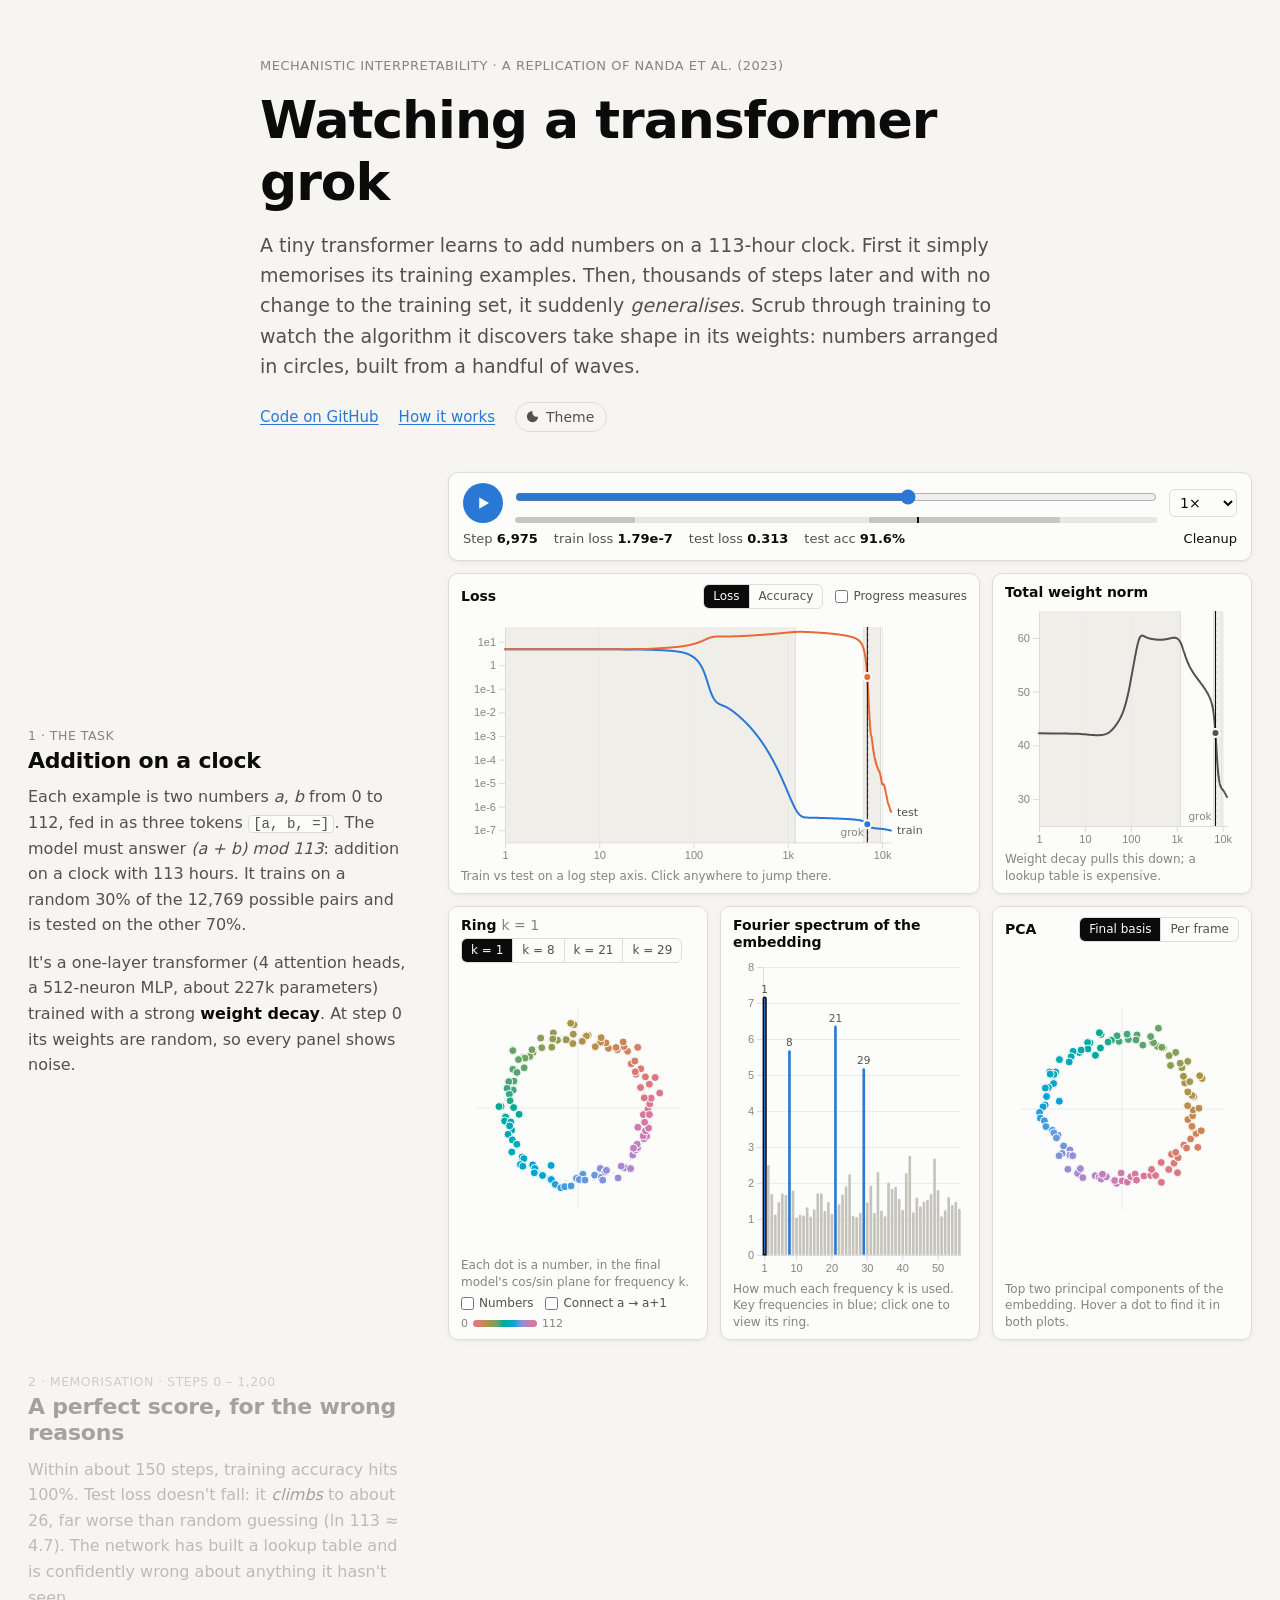
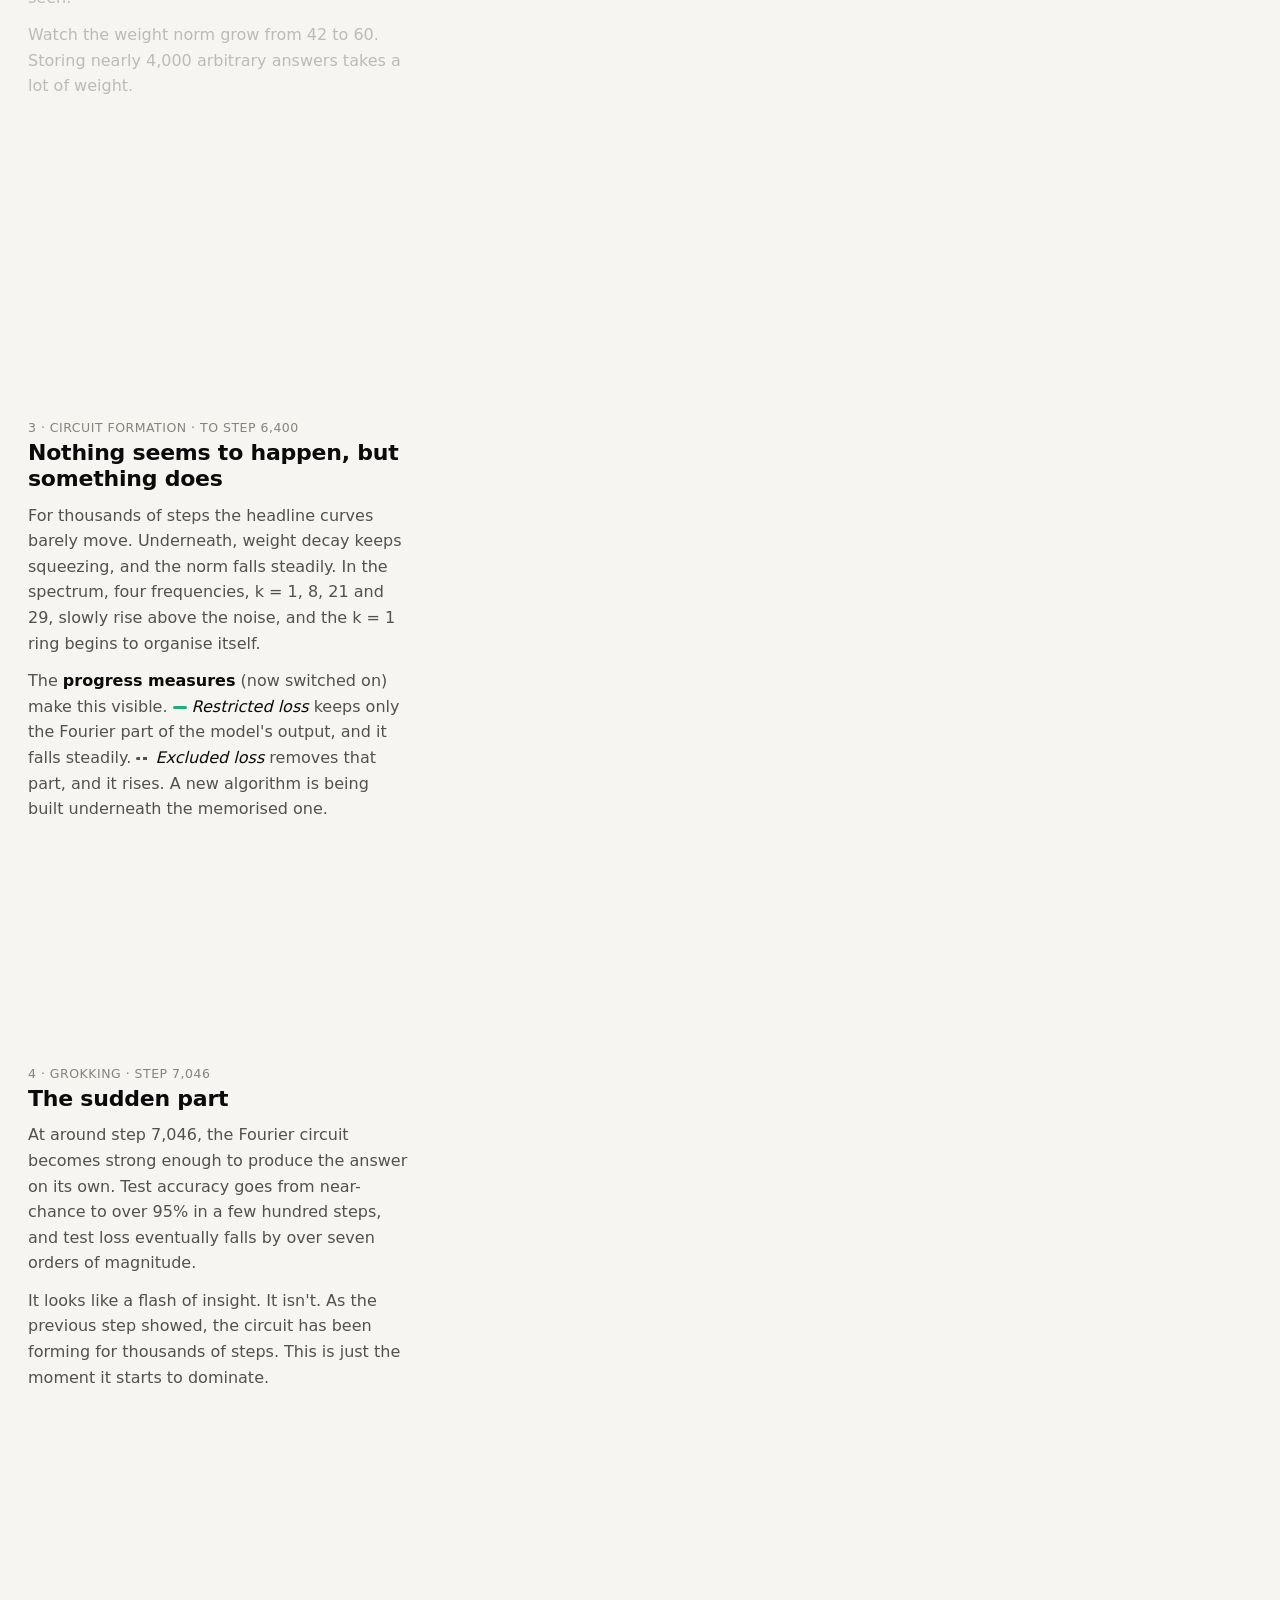
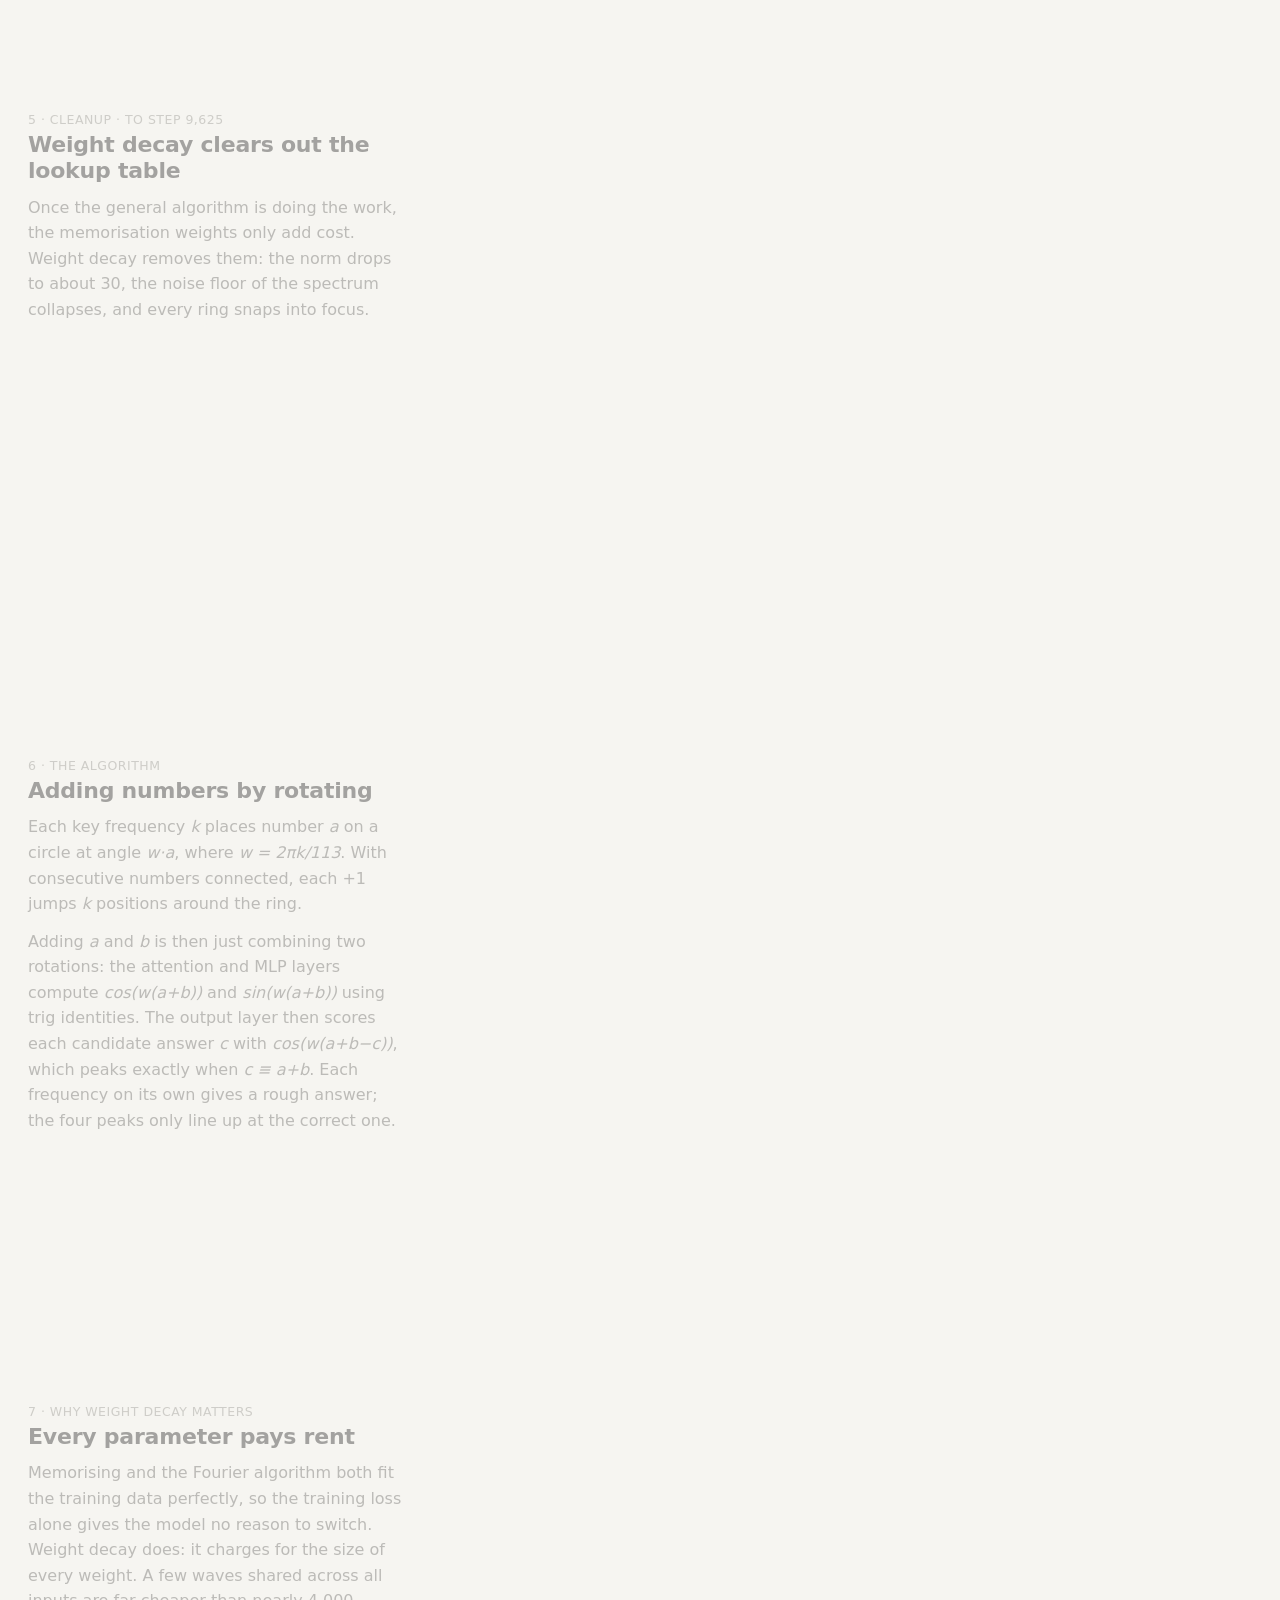
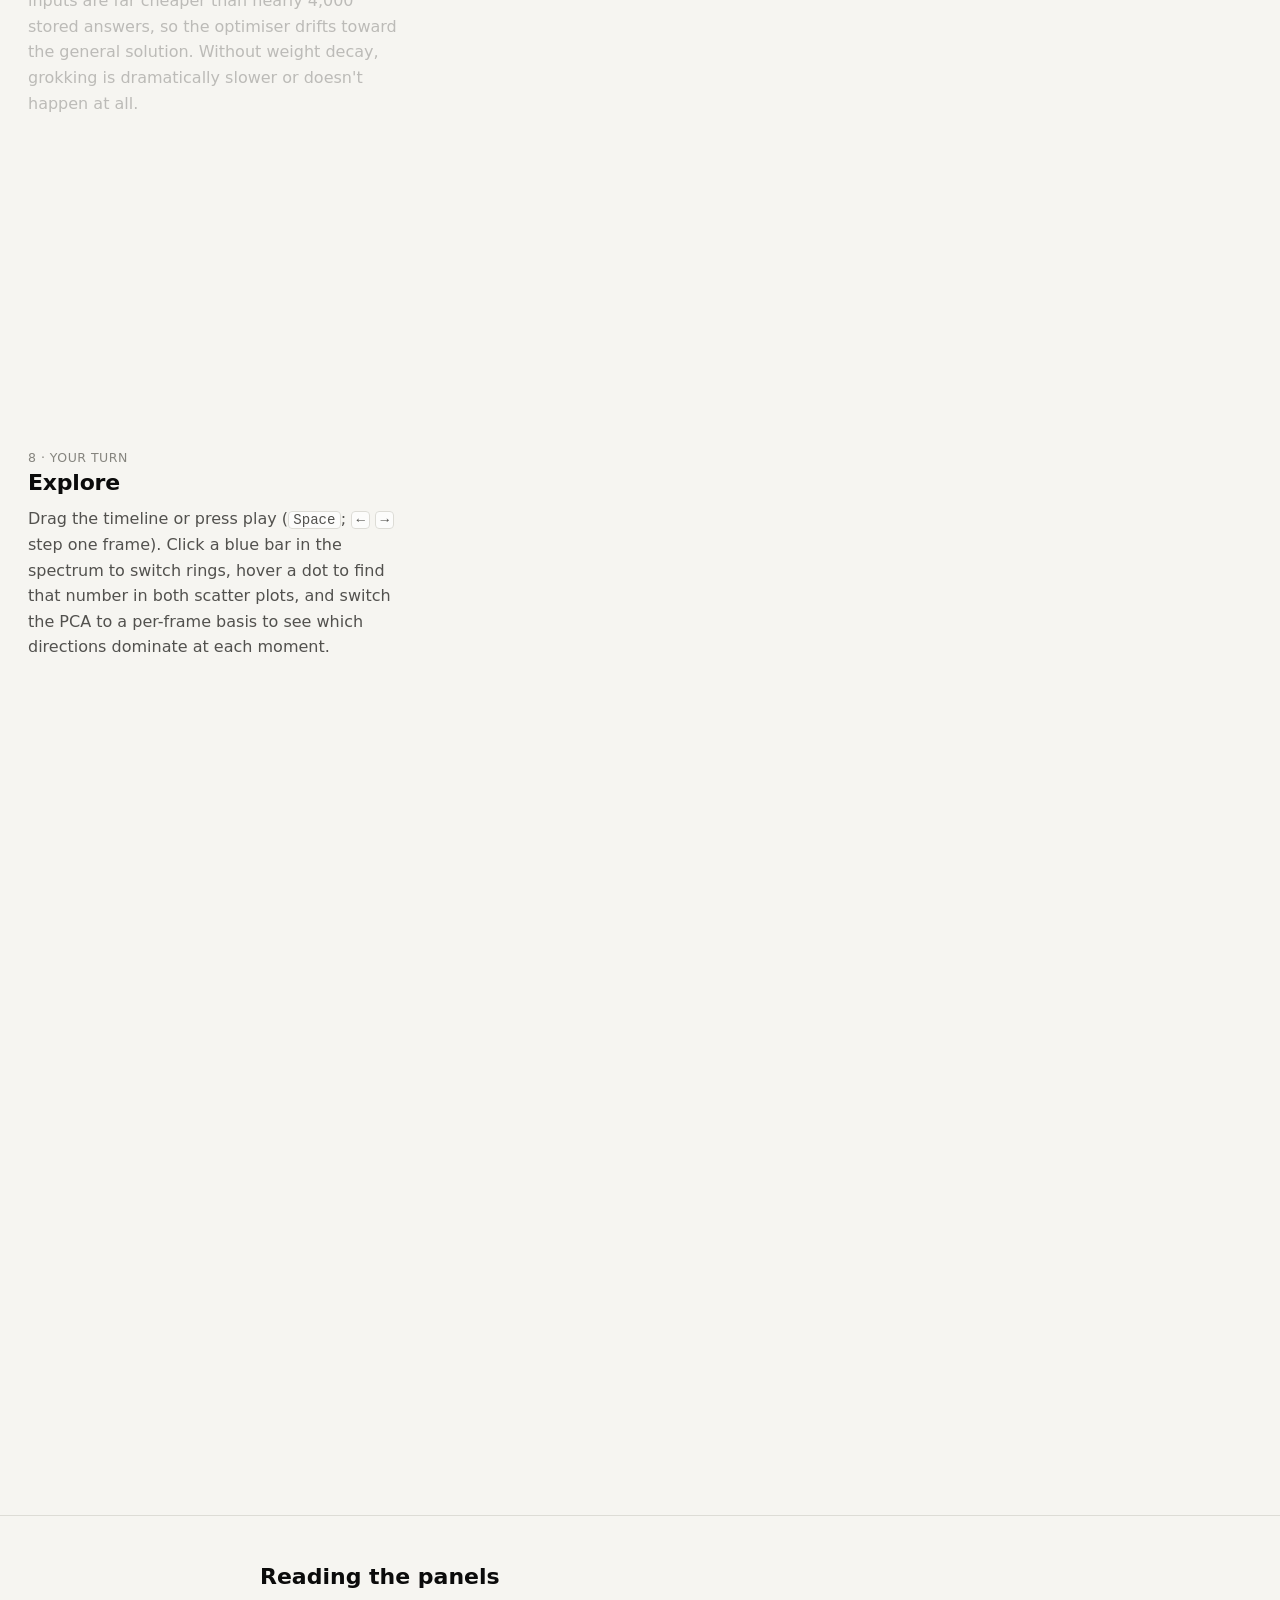
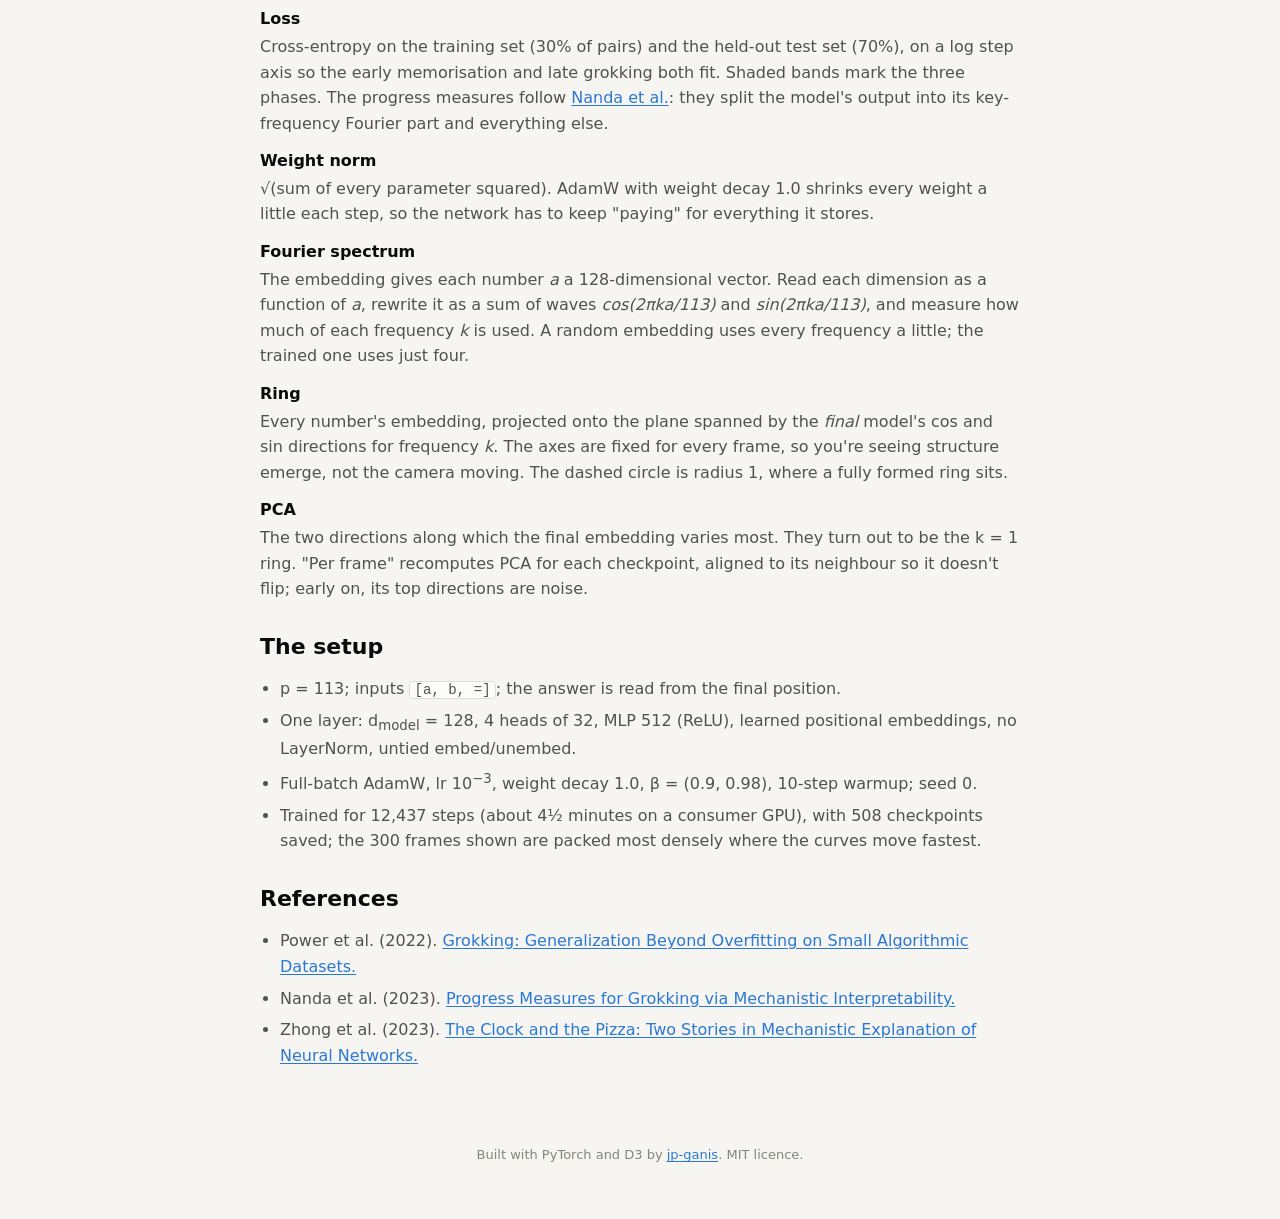
==== grokking/index.html @ 49b25493 "Turn jpganis.com into a personal homepage Move Age of Sigmulator to /sigmulator/, add the grokking i" ====
<!doctype html>
<html lang="en">
<head>
  <meta charset="utf-8">
  <meta name="viewport" content="width=device-width, initial-scale=1">
  <title>Watching a Transformer Grok</title>
  <meta name="description" content="An interactive look inside a tiny transformer as it memorises modular addition, then suddenly generalises, as a Fourier-based algorithm forms in its weights.">
  <meta property="og:title" content="Watching a Transformer Grok">
  <meta property="og:description" content="Scrub through training and watch circular structure emerge in a transformer's embeddings as it groks (a + b) mod 113.">
  <meta property="og:type" content="website">
  <link rel="icon" href="data:image/svg+xml,%3Csvg xmlns='http://www.w3.org/2000/svg' viewBox='0 0 32 32'%3E%3Ccircle cx='16' cy='16' r='11' fill='none' stroke='%232a78d6' stroke-width='3'/%3E%3Ccircle cx='27' cy='16' r='3' fill='%23eb6834'/%3E%3C/svg%3E">
  <link rel="stylesheet" href="css/style.css">
  <script src="vendor/d3.v7.9.0.min.js" defer></script>
  <script type="module" src="js/main.js"></script>
</head>
<body>
  <header class="hero">
    <div class="hero-inner">
      <p class="eyebrow">Mechanistic interpretability · a replication of Nanda et al. (2023)</p>
      <h1>Watching a transformer grok</h1>
      <p class="lede">
        A tiny transformer learns to add numbers on a 113-hour clock. First it simply memorises
        its training examples. Then, thousands of steps later and with no change to the
        training set, it suddenly <em>generalises</em>. Scrub through training to watch the
        algorithm it discovers take shape in its weights: numbers arranged in circles,
        built from a handful of waves.
      </p>
      <div class="hero-links">
        <a href="https://github.com/jp-ganis/modulo_interpretability">Code on GitHub</a>
        <a href="#notes">How it works</a>
        <button id="theme-toggle" class="theme-toggle" type="button" aria-label="Toggle dark mode">
          <svg viewBox="0 0 24 24" aria-hidden="true"><path d="M12 3a9 9 0 1 0 9 9 7 7 0 0 1-9-9z"/></svg>
          <span>Theme</span>
        </button>
      </div>
    </div>
  </header>

  <main class="layout" id="top">
    <!-- Linked panels; pinned beside the story on wide screens -->
    <section class="dash" id="dash" aria-label="Interactive training dashboard">
      <div class="controls" role="group" aria-label="Timeline">
        <button id="play" class="play" type="button" aria-label="Play">
          <svg class="icon-play" viewBox="0 0 24 24" aria-hidden="true"><path d="M7 4.5v15l13-7.5z"/></svg>
          <svg class="icon-pause" viewBox="0 0 24 24" aria-hidden="true"><path d="M6 4h4.5v16H6zM13.5 4H18v16h-4.5z"/></svg>
        </button>
        <div class="scrubber">
          <input id="scrubber" type="range" min="0" max="0" value="0" step="1" aria-label="Training checkpoint">
          <div id="phase-strip" class="phase-strip" aria-hidden="true"></div>
        </div>
        <label class="speed">
          <span class="visually-hidden">Playback speed</span>
          <select id="speed">
            <option value="0.5">0.5×</option>
            <option value="1" selected>1×</option>
            <option value="2">2×</option>
            <option value="4">4×</option>
          </select>
        </label>
        <div id="readout" class="readout" aria-live="polite"></div>
      </div>

      <div class="panels">
        <figure class="panel panel-loss">
          <header class="panel-head">
            <h2>Loss</h2>
            <div class="panel-tools">
              <div class="seg" role="group" aria-label="Metric">
                <button type="button" data-loss-mode="loss" aria-pressed="true">Loss</button>
                <button type="button" data-loss-mode="acc" aria-pressed="false">Accuracy</button>
              </div>
              <label class="check"><input type="checkbox" id="show-progress"> Progress measures</label>
            </div>
          </header>
          <div class="chart" id="chart-loss"></div>
          <figcaption>Train vs test on a log step axis. Click anywhere to jump there.</figcaption>
        </figure>

        <figure class="panel panel-norm">
          <header class="panel-head"><h2>Total weight norm</h2></header>
          <div class="chart" id="chart-norm"></div>
          <figcaption>Weight decay pulls this down; a lookup table is expensive.</figcaption>
        </figure>

        <figure class="panel panel-ring">
          <header class="panel-head">
            <h2>Ring <span class="muted" id="ring-k"></span></h2>
            <div class="panel-tools">
              <div class="seg" id="freq-buttons" role="group" aria-label="Key frequency"></div>
            </div>
          </header>
          <div class="chart chart-square" id="chart-ring"></div>
          <figcaption>
            <span>Each dot is a number, in the final model's cos/sin plane for frequency k.</span>
            <span class="caption-tools">
              <label class="check"><input type="checkbox" id="show-labels"> Numbers</label>
              <label class="check"><input type="checkbox" id="show-connect"> Connect a → a+1</label>
              <span class="hue-legend" aria-label="Colour shows the number, 0 to 112"><span>0</span><i id="hue-bar"></i><span>112</span></span>
            </span>
          </figcaption>
        </figure>

        <figure class="panel panel-spectrum">
          <header class="panel-head"><h2>Fourier spectrum of the embedding</h2></header>
          <div class="chart" id="chart-spectrum"></div>
          <figcaption>How much each frequency k is used. Key frequencies in blue; click one to view its ring.</figcaption>
        </figure>

        <figure class="panel panel-pca">
          <header class="panel-head">
            <h2>PCA</h2>
            <div class="panel-tools">
              <div class="seg" role="group" aria-label="PCA basis">
                <button type="button" data-pca="fixed" aria-pressed="true">Final basis</button>
                <button type="button" data-pca="aligned" aria-pressed="false">Per frame</button>
              </div>
            </div>
          </header>
          <div class="chart chart-square" id="chart-pca"></div>
          <figcaption>Top two principal components of the embedding. Hover a dot to find it in both plots.</figcaption>
        </figure>
      </div>
    </section>

    <!-- The story. Wide screens: scroll-driven. Narrow screens: "Show me" buttons. -->
    <section class="story" id="story" aria-label="Guided walkthrough">
      <article class="step" data-at="0" data-freq="1">
        <p class="step-kicker">1 · The task</p>
        <h3>Addition on a clock</h3>
        <p>
          Each example is two numbers <i>a</i>, <i>b</i> from 0 to 112, fed in as three tokens
          <code>[a, b, =]</code>. The model must answer <i>(a + b) mod 113</i>: addition on a clock
          with 113 hours. It trains on a random 30% of the 12,769 possible pairs and is tested on the
          other 70%.
        </p>
        <p>
          It's a one-layer transformer (4 attention heads, a 512-neuron MLP, about 227k parameters)
          trained with a strong <strong>weight decay</strong>. At step 0 its weights are random, so
          every panel shows noise.
        </p>
        <button class="show-me" type="button">Show me</button>
      </article>

      <article class="step" data-at="memorisation_end" data-freq="1">
        <p class="step-kicker">2 · Memorisation · steps 0 – <span data-fill="memorisation_end"></span></p>
        <h3>A perfect score, for the wrong reasons</h3>
        <p>
          Within about 150 steps, training accuracy hits 100%. Test loss doesn't fall: it
          <em>climbs</em> to about <span data-fill="test_loss_peak"></span>, far worse than random guessing
          (ln 113 ≈ 4.7). The network has built a lookup table and is confidently wrong about
          anything it hasn't seen.
        </p>
        <p>
          Watch the weight norm grow from <span data-fill="norm_start"></span> to
          <span data-fill="norm_peak"></span>. Storing nearly 4,000 arbitrary answers takes a lot of
          weight.
        </p>
        <button class="show-me" type="button">Show me</button>
      </article>

      <article class="step" data-at="circuit_late" data-freq="1" data-progress="true">
        <p class="step-kicker">3 · Circuit formation · to step <span data-fill="cleanup_start"></span></p>
        <h3>Nothing seems to happen, but something does</h3>
        <p>
          For thousands of steps the headline curves barely move. Underneath, weight decay keeps
          squeezing, and the norm falls steadily. In the spectrum, four frequencies,
          <span data-fill="key_freqs"></span>, slowly rise above the noise, and the k = 1 ring
          begins to organise itself.
        </p>
        <p>
          The <strong>progress measures</strong> (now switched on) make this visible.
          <span class="swatch swatch-aqua"></span><em>Restricted loss</em> keeps only the Fourier
          part of the model's output, and it falls steadily.
          <span class="swatch swatch-dash"></span><em>Excluded loss</em> removes that part, and it
          rises. A new algorithm is being built underneath the memorised one.
        </p>
        <button class="show-me" type="button">Show me</button>
      </article>

      <article class="step" data-at="grok_step" data-freq="1" data-progress="true">
        <p class="step-kicker">4 · Grokking · step <span data-fill="grok_step"></span></p>
        <h3>The sudden part</h3>
        <p>
          At around step <span data-fill="grok_step"></span>, the Fourier circuit becomes strong
          enough to produce the answer on its own. Test accuracy goes from near-chance to over 95% in a
          few hundred steps, and test loss eventually falls by over seven orders of magnitude.
        </p>
        <p>
          It looks like a flash of insight. It isn't. As the previous step showed, the circuit has
          been forming for thousands of steps. This is just the moment it starts to dominate.
        </p>
        <button class="show-me" type="button">Show me</button>
      </article>

      <article class="step" data-at="cleanup_end" data-freq="21">
        <p class="step-kicker">5 · Cleanup · to step <span data-fill="cleanup_end"></span></p>
        <h3>Weight decay clears out the lookup table</h3>
        <p>
          Once the general algorithm is doing the work, the memorisation weights only add cost.
          Weight decay removes them: the norm drops to about <span data-fill="norm_final"></span>, the
          noise floor of the spectrum collapses, and every ring snaps into focus.
        </p>
        <button class="show-me" type="button">Show me</button>
      </article>

      <article class="step" data-at="final" data-freq="21" data-connect="true">
        <p class="step-kicker">6 · The algorithm</p>
        <h3>Adding numbers by rotating</h3>
        <p>
          Each key frequency <i>k</i> places number <i>a</i> on a circle at angle
          <i>w·a</i>, where <i>w = 2πk/113</i>. With consecutive numbers connected, each +1 jumps
          <i>k</i> positions around the ring.
        </p>
        <p>
          Adding <i>a</i> and <i>b</i> is then just combining two rotations: the attention and MLP
          layers compute <i>cos(w(a+b))</i> and <i>sin(w(a+b))</i> using trig identities. The output
          layer then scores each candidate answer <i>c</i> with <i>cos(w(a+b−c))</i>, which peaks
          exactly when <i>c ≡ a+b</i>. Each frequency on its own gives a rough answer; the four peaks
          only line up at the correct one.
        </p>
        <button class="show-me" type="button">Show me</button>
      </article>

      <article class="step" data-at="final" data-freq="1" data-progress="true">
        <p class="step-kicker">7 · Why weight decay matters</p>
        <h3>Every parameter pays rent</h3>
        <p>
          Memorising and the Fourier algorithm both fit the training data perfectly, so the training
          loss alone gives the model no reason to switch. Weight decay does: it charges for the size of
          every weight. A few waves shared across all inputs are far cheaper than nearly 4,000 stored
          answers, so the optimiser drifts toward the general solution. Without weight decay, grokking is
          dramatically slower or doesn't happen at all.
        </p>
        <button class="show-me" type="button">Show me</button>
      </article>

      <article class="step" data-at="final" data-freq="1">
        <p class="step-kicker">8 · Your turn</p>
        <h3>Explore</h3>
        <p>
          Drag the timeline or press play (<kbd>Space</kbd>; <kbd>←</kbd> <kbd>→</kbd> step one
          frame). Click a blue bar in the spectrum to switch rings, hover a dot to find that number
          in both scatter plots, and switch the PCA to a per-frame basis to see which directions
          dominate at each moment.
        </p>
      </article>
    </section>
  </main>

  <section class="notes" id="notes">
    <div class="notes-inner">
      <h2>Reading the panels</h2>
      <dl class="panel-notes">
        <dt>Loss</dt>
        <dd>Cross-entropy on the training set (30% of pairs) and the held-out test set (70%), on a log step
          axis so the early memorisation and late grokking both fit. Shaded bands mark the three phases.
          The progress measures follow <a href="https://arxiv.org/abs/2301.05217">Nanda et al.</a>: they
          split the model's output into its key-frequency Fourier part and everything else.</dd>
        <dt>Weight norm</dt>
        <dd>√(sum of every parameter squared). AdamW with weight decay 1.0 shrinks every weight a little
          each step, so the network has to keep "paying" for everything it stores.</dd>
        <dt>Fourier spectrum</dt>
        <dd>The embedding gives each number <i>a</i> a 128-dimensional vector. Read each dimension as a
          function of <i>a</i>, rewrite it as a sum of waves <i>cos(2πka/113)</i> and
          <i>sin(2πka/113)</i>, and measure how much of each frequency <i>k</i> is used. A random
          embedding uses every frequency a little; the trained one uses just
          <span data-fill="key_freqs_count"></span>.</dd>
        <dt>Ring</dt>
        <dd>Every number's embedding, projected onto the plane spanned by the <em>final</em> model's
          cos and sin directions for frequency <i>k</i>. The axes are fixed for every frame, so you're
          seeing structure emerge, not the camera moving. The dashed circle is radius 1, where a fully
          formed ring sits.</dd>
        <dt>PCA</dt>
        <dd>The two directions along which the final embedding varies most. They turn out to be the
          k = 1 ring. "Per frame" recomputes PCA for each checkpoint, aligned to its neighbour so
          it doesn't flip; early on, its top directions are noise.</dd>
      </dl>

      <h2>The setup</h2>
      <ul class="setup">
        <li>p = 113; inputs <code>[a, b, =]</code>; the answer is read from the final position.</li>
        <li>One layer: d<sub>model</sub> = 128, 4 heads of 32, MLP 512 (ReLU), learned positional
          embeddings, no LayerNorm, untied embed/unembed.</li>
        <li>Full-batch AdamW, lr 10<sup>−3</sup>, weight decay 1.0, β = (0.9, 0.98), 10-step warmup; seed 0.</li>
        <li>Trained for <span data-fill="final_step"></span> steps (about 4½ minutes on a consumer GPU), with
          508 checkpoints saved; the 300 frames shown are packed most densely where the curves move fastest.</li>
      </ul>

      <h2>References</h2>
      <ul class="refs">
        <li>Power et al. (2022). <a href="https://arxiv.org/abs/2201.02177">Grokking: Generalization Beyond Overfitting on Small Algorithmic Datasets.</a></li>
        <li>Nanda et al. (2023). <a href="https://arxiv.org/abs/2301.05217">Progress Measures for Grokking via Mechanistic Interpretability.</a></li>
        <li>Zhong et al. (2023). <a href="https://arxiv.org/abs/2306.17844">The Clock and the Pizza: Two Stories in Mechanistic Explanation of Neural Networks.</a></li>
      </ul>
    </div>
  </section>

  <footer class="foot">
    <p>Built with PyTorch and D3 by <a href="/">jp-ganis</a>. MIT licence.</p>
  </footer>

  <div id="tooltip" class="tooltip" role="status" hidden></div>
  <noscript><p class="noscript">This demo needs JavaScript to draw its charts.</p></noscript>
</body>
</html>
---- grokking/css/style.css ----
/* ==========================================================================
   Watching a Transformer Grok
   Colours are defined once as tokens; dark mode swaps the tokens, never the
   chart code. Series colours are validated categorical slots (blue, orange,
   aqua) with separate light/dark steps.
   ========================================================================== */

:root {
  color-scheme: light;
  --bg: #f6f5f1;
  --panel: #fcfcfb;
  --ink: #0b0b0b;
  --ink-2: #52514e;
  --ink-3: #85847e;
  --rule: #dddcd6;
  --grid: #ebeae5;
  --phase: #efeee9;
  --train: #2a78d6;
  --test: #eb6834;
  --aqua: #1baf7a;
  --bar: #c4c3bc;
  --accent: #2a78d6;
  --shadow: 0 1px 2px rgb(0 0 0 / 0.04), 0 2px 8px rgb(0 0 0 / 0.04);
  --radius: 10px;
  --font: ui-sans-serif, system-ui, -apple-system, "Segoe UI", Roboto, "Helvetica Neue", Arial, sans-serif;
  --mono: ui-monospace, "SF Mono", "Cascadia Mono", Menlo, Consolas, monospace;
}

@media (prefers-color-scheme: dark) {
  :root:not([data-theme="light"]) {
    color-scheme: dark;
    --bg: #121211;
    --panel: #1a1a19;
    --ink: #f0efec;
    --ink-2: #c3c2b7;
    --ink-3: #8f8e86;
    --rule: #333330;
    --grid: #2a2a28;
    --phase: #222220;
    --train: #3987e5;
    --test: #d95926;
    --aqua: #199e70;
    --bar: #4a4945;
    --accent: #3987e5;
    --shadow: none;
  }
}
:root[data-theme="dark"] {
  color-scheme: dark;
  --bg: #121211;
  --panel: #1a1a19;
  --ink: #f0efec;
  --ink-2: #c3c2b7;
  --ink-3: #8f8e86;
  --rule: #333330;
  --grid: #2a2a28;
  --phase: #222220;
  --train: #3987e5;
  --test: #d95926;
  --aqua: #199e70;
  --bar: #4a4945;
  --accent: #3987e5;
  --shadow: none;
}

/* --- Base ---------------------------------------------------------------- */

*, *::before, *::after { box-sizing: border-box; }
html { -webkit-text-size-adjust: 100%; }
body {
  margin: 0;
  background: var(--bg);
  color: var(--ink);
  font: 16px/1.6 var(--font);
  -webkit-font-smoothing: antialiased;
}
a { color: var(--accent); text-underline-offset: 2px; }
code, kbd {
  font-family: var(--mono);
  font-size: 0.88em;
  background: var(--panel);
  border: 1px solid var(--rule);
  border-radius: 4px;
  padding: 0 0.3em;
}
h1, h2, h3 { line-height: 1.2; margin: 0; }
.muted { color: var(--ink-3); font-weight: 400; }
.visually-hidden {
  position: absolute; width: 1px; height: 1px; overflow: hidden;
  clip: rect(0 0 0 0); white-space: nowrap;
}
button, select, input { font: inherit; color: inherit; }
:focus-visible { outline: 2px solid var(--accent); outline-offset: 2px; }

/* --- Hero ---------------------------------------------------------------- */

.hero { padding: 56px 16px 24px; }
.hero-inner { max-width: 760px; margin: 0 auto; }
.eyebrow {
  margin: 0 0 12px;
  font-size: 13px; letter-spacing: 0.04em; text-transform: uppercase;
  color: var(--ink-3);
}
.hero h1 { font-size: clamp(34px, 6vw, 52px); letter-spacing: -0.02em; font-weight: 700; }
.lede { font-size: clamp(17px, 2.2vw, 19px); color: var(--ink-2); margin: 16px 0 20px; }
.hero-links { display: flex; flex-wrap: wrap; gap: 8px 20px; align-items: center; font-size: 15px; }
.theme-toggle {
  display: inline-flex; align-items: center; gap: 6px;
  background: none; border: 1px solid var(--rule); border-radius: 999px;
  padding: 3px 12px 3px 9px; cursor: pointer; color: var(--ink-2); font-size: 14px;
}
.theme-toggle svg { width: 15px; height: 15px; fill: currentColor; }

/* --- Layout -------------------------------------------------------------
   Wide: story (left) scrolls past a pinned dashboard (right).
   Narrow: dashboard first, then the story as cards with "Show me" buttons. */

.layout { display: grid; gap: 24px; padding: 0 16px; max-width: 1600px; margin: 0 auto; }

@media (min-width: 1200px) {
  .layout { grid-template-columns: minmax(300px, 380px) minmax(0, 1fr); gap: 40px; padding: 0 28px; }
  .story { grid-column: 1; grid-row: 1; padding: 30vh 0 45vh; }
  .dash {
    grid-column: 2; grid-row: 1;
    position: sticky; top: 0; height: 100vh;
    padding: 16px 0;
    display: flex; flex-direction: column;
  }
  .step { min-height: 70vh; }
  .step .show-me { display: none; }
}

/* --- Dashboard ----------------------------------------------------------- */

.controls {
  display: grid;
  grid-template-columns: auto minmax(0, 1fr) auto;
  grid-template-areas: "play scrub speed" "readout readout readout";
  align-items: center; gap: 6px 12px;
  padding: 10px 14px;
  background: var(--panel); border: 1px solid var(--rule); border-radius: var(--radius);
  box-shadow: var(--shadow);
  position: sticky; top: 8px; z-index: 5;
  margin-bottom: 12px;
}
@media (min-width: 1200px) { .controls { position: static; } }

.play {
  grid-area: play;
  width: 40px; height: 40px; border-radius: 50%;
  border: none; background: var(--accent); color: #fff; cursor: pointer;
  display: grid; place-items: center;
}
.play svg { width: 18px; height: 18px; fill: currentColor; }
.play .icon-pause, .play.playing .icon-play { display: none; }
.play.playing .icon-pause { display: block; }

.scrubber { grid-area: scrub; position: relative; padding: 4px 0 10px; }
.scrubber input[type="range"] { width: 100%; margin: 0; accent-color: var(--accent); cursor: pointer; }
.phase-strip { position: absolute; left: 0; right: 0; bottom: 0; height: 6px; border-radius: 3px; overflow: hidden; }
.phase-strip span { position: absolute; top: 0; bottom: 0; }
/* Neutral tones: series colours (train/test/aqua) keep their meaning elsewhere */
.phase-strip .ph-0, .phase-strip .ph-2 { background: color-mix(in srgb, var(--ink-3) 45%, transparent); }
.phase-strip .ph-1, .phase-strip .ph-3 { background: color-mix(in srgb, var(--ink-3) 18%, transparent); }
.phase-strip .grok-tick { width: 2px; background: var(--ink); }

.speed select {
  grid-area: speed;
  border: 1px solid var(--rule); border-radius: 6px; background: var(--panel);
  padding: 4px 6px; font-size: 14px; cursor: pointer;
}
.readout {
  grid-area: readout;
  font-size: 13px; color: var(--ink-2);
  font-variant-numeric: tabular-nums;
  display: flex; flex-wrap: wrap; gap: 2px 16px;
}
.readout b { color: var(--ink); font-weight: 600; }
.readout .phase-name { margin-left: auto; color: var(--ink); }

.panels {
  display: grid; gap: 12px;
  grid-template-columns: repeat(6, minmax(0, 1fr));
  grid-template-areas:
    "loss loss loss loss norm norm"
    "ring ring spec spec pca pca";
}
@media (min-width: 1200px) {
  .panels { flex: 1; min-height: 0; grid-template-rows: minmax(0, 1fr) minmax(0, 1.35fr); }
}
@media (max-width: 1199px) {
  .panels { grid-template-rows: 300px 360px; }
}
@media (max-width: 860px) {
  .panels {
    grid-template-columns: minmax(0, 1fr);
    grid-template-areas: "loss" "norm" "ring" "spec" "pca";
    grid-template-rows: 300px 220px auto 240px auto;
  }
  .panel-ring .chart, .panel-pca .chart { height: min(86vw, 420px); flex: none; }
}

.panel {
  margin: 0; min-width: 0; min-height: 0;
  display: flex; flex-direction: column;
  background: var(--panel); border: 1px solid var(--rule); border-radius: var(--radius);
  box-shadow: var(--shadow);
  padding: 10px 12px 8px;
}
.panel-loss { grid-area: loss; }
.panel-norm { grid-area: norm; }
.panel-ring { grid-area: ring; }
.panel-spectrum { grid-area: spec; }
.panel-pca { grid-area: pca; }

.panel-head { display: flex; flex-wrap: wrap; align-items: center; justify-content: space-between; gap: 4px 10px; }
.panel-head h2 { font-size: 14px; font-weight: 600; }
.panel-tools { display: flex; flex-wrap: wrap; align-items: center; gap: 4px 12px; }
.panel figcaption {
  font-size: 12px; color: var(--ink-3); line-height: 1.4; margin-top: 4px;
  display: flex; flex-wrap: wrap; gap: 4px 12px; justify-content: space-between;
}
.caption-tools { display: inline-flex; flex-wrap: wrap; align-items: center; gap: 4px 12px; }

.chart { flex: 1; min-height: 0; position: relative; }
.chart svg { display: block; position: absolute; inset: 0; width: 100%; height: 100%; overflow: visible; }

/* Segmented control and checkboxes */
.seg { display: inline-flex; border: 1px solid var(--rule); border-radius: 6px; overflow: hidden; }
.seg button {
  border: none; background: none; cursor: pointer;
  font-size: 12px; padding: 2px 9px; color: var(--ink-2);
  font-variant-numeric: tabular-nums;
}
.seg button + button { border-left: 1px solid var(--rule); }
.seg button[aria-pressed="true"] { background: var(--ink); color: var(--panel); }
.check { display: inline-flex; align-items: center; gap: 5px; font-size: 12px; color: var(--ink-2); cursor: pointer; white-space: nowrap; }
.check input { margin: 0; accent-color: var(--accent); }

.hue-legend { display: inline-flex; align-items: center; gap: 5px; font-size: 11px; font-variant-numeric: tabular-nums; }
.hue-legend i { display: inline-block; width: 64px; height: 7px; border-radius: 4px; }

/* --- Chart marks (classes so dark mode follows the tokens) ---------------- */

.axis text { fill: var(--ink-3); font-size: 11px; font-variant-numeric: tabular-nums; }
.axis path, .axis line { stroke: var(--rule); }
.gridline line { stroke: var(--grid); }
.gridline path { display: none; }
.phase-band { fill: var(--phase); }
.phase-label { fill: var(--ink-3); font-size: 10.5px; }
.phase-edge { stroke: var(--rule); }

.line { fill: none; stroke-width: 2; stroke-linejoin: round; stroke-linecap: round; }
.line.train { stroke: var(--train); }
.line.test { stroke: var(--test); }
.line.restricted { stroke: var(--aqua); }
.line.excluded { stroke: var(--ink-2); stroke-dasharray: 5 4; stroke-width: 1.6; }
.line.norm { stroke: var(--ink-2); }
.line-label { font-size: 11px; fill: var(--ink-2); }
.dot { stroke: var(--panel); stroke-width: 2; }
.dot.train { fill: var(--train); }
.dot.test { fill: var(--test); }
.dot.restricted { fill: var(--aqua); }
.dot.excluded, .dot.norm { fill: var(--ink-2); }
.now-line { stroke: var(--ink); stroke-width: 1; }
.grok-line { stroke: var(--ink-3); stroke-dasharray: 3 3; }
.grok-label { fill: var(--ink-3); font-size: 10.5px; }
.hover-line { stroke: var(--ink-3); stroke-width: 1; pointer-events: none; }
.legend-text { fill: var(--ink-2); font-size: 11px; }

.bar { fill: var(--bar); }
.bar.key { fill: var(--train); cursor: pointer; }
.bar.selected { fill: var(--train); stroke: var(--ink); stroke-width: 1.5; }
.bar-label { fill: var(--ink-2); font-size: 10.5px; font-variant-numeric: tabular-nums; }
.bar-hit { fill: transparent; }

.guide { fill: none; stroke: var(--rule); stroke-dasharray: 3 4; }
.axis-cross { stroke: var(--grid); }
.pt { stroke: var(--panel); stroke-width: 1; }
.pt.hovered { stroke: var(--ink); stroke-width: 2; }
.pt-label { fill: var(--ink-2); font-size: 9px; text-anchor: middle; dominant-baseline: middle; pointer-events: none; font-variant-numeric: tabular-nums; }
.connect { fill: none; stroke: var(--ink-3); stroke-width: 0.8; stroke-opacity: 0.55; }
.connect-head { fill: none; stroke: var(--ink); stroke-width: 1.6; }
.connect-head-label { fill: var(--ink); font-size: 11px; font-weight: 600; }
.scatter-note { fill: var(--ink-3); font-size: 10.5px; }

/* --- Tooltip ------------------------------------------------------------- */

.tooltip {
  position: fixed; z-index: 20; pointer-events: none;
  background: var(--panel); color: var(--ink);
  border: 1px solid var(--rule); border-radius: 8px;
  box-shadow: 0 4px 16px rgb(0 0 0 / 0.12);
  padding: 6px 9px; font-size: 12px; line-height: 1.45;
  font-variant-numeric: tabular-nums;
  max-width: 240px;
}
.tooltip .tt-head { font-weight: 600; margin-bottom: 2px; }
.tooltip .tt-row { display: flex; align-items: center; gap: 6px; }
.tooltip .tt-row i { width: 10px; height: 3px; border-radius: 2px; display: inline-block; }
.tooltip .tt-row span:last-child { margin-left: auto; padding-left: 10px; }

/* --- Story --------------------------------------------------------------- */

.story { display: flex; flex-direction: column; gap: 16px; }
.step {
  color: var(--ink-2);
  transition: opacity 0.3s;
}
.step > * { max-width: 62ch; }
.step h3 { font-size: 22px; color: var(--ink); margin: 2px 0 10px; letter-spacing: -0.01em; }
.step p { margin: 0 0 12px; }
.step strong, .step em { color: var(--ink); }
.step-kicker { font-size: 12.5px !important; letter-spacing: 0.04em; text-transform: uppercase; color: var(--ink-3); margin: 0 !important; }
@media (min-width: 1200px) {
  .step { opacity: 0.35; }
  .step.active { opacity: 1; }
}
@media (max-width: 1199px) {
  .step {
    background: var(--panel); border: 1px solid var(--rule); border-radius: var(--radius);
    padding: 16px 18px;
  }
}
.show-me {
  border: 1px solid var(--accent); color: var(--accent); background: none;
  border-radius: 999px; padding: 3px 14px; font-size: 14px; cursor: pointer;
}
.show-me::before { content: "↑ "; }
.swatch { display: inline-block; width: 14px; height: 3px; border-radius: 2px; vertical-align: middle; margin-right: 5px; }
.swatch-aqua { background: var(--aqua); }
.swatch-dash { background: repeating-linear-gradient(90deg, var(--ink-2) 0 4px, transparent 4px 7px); }

/* --- Notes & footer ------------------------------------------------------ */

.notes { padding: 48px 16px 24px; border-top: 1px solid var(--rule); margin-top: 32px; }
.notes-inner { max-width: 760px; margin: 0 auto; color: var(--ink-2); }
.notes h2 { font-size: 22px; color: var(--ink); margin: 32px 0 12px; }
.notes h2:first-child { margin-top: 0; }
.panel-notes dt { font-weight: 600; color: var(--ink); margin-top: 12px; }
.panel-notes dd { margin: 2px 0 0; }
.setup, .refs { padding-left: 20px; }
.setup li, .refs li { margin-bottom: 6px; }
.foot { text-align: center; color: var(--ink-3); font-size: 13px; padding: 24px 16px 40px; }
.noscript { text-align: center; padding: 24px; }

@media (prefers-reduced-motion: reduce) {
  .step { transition: none; }
}
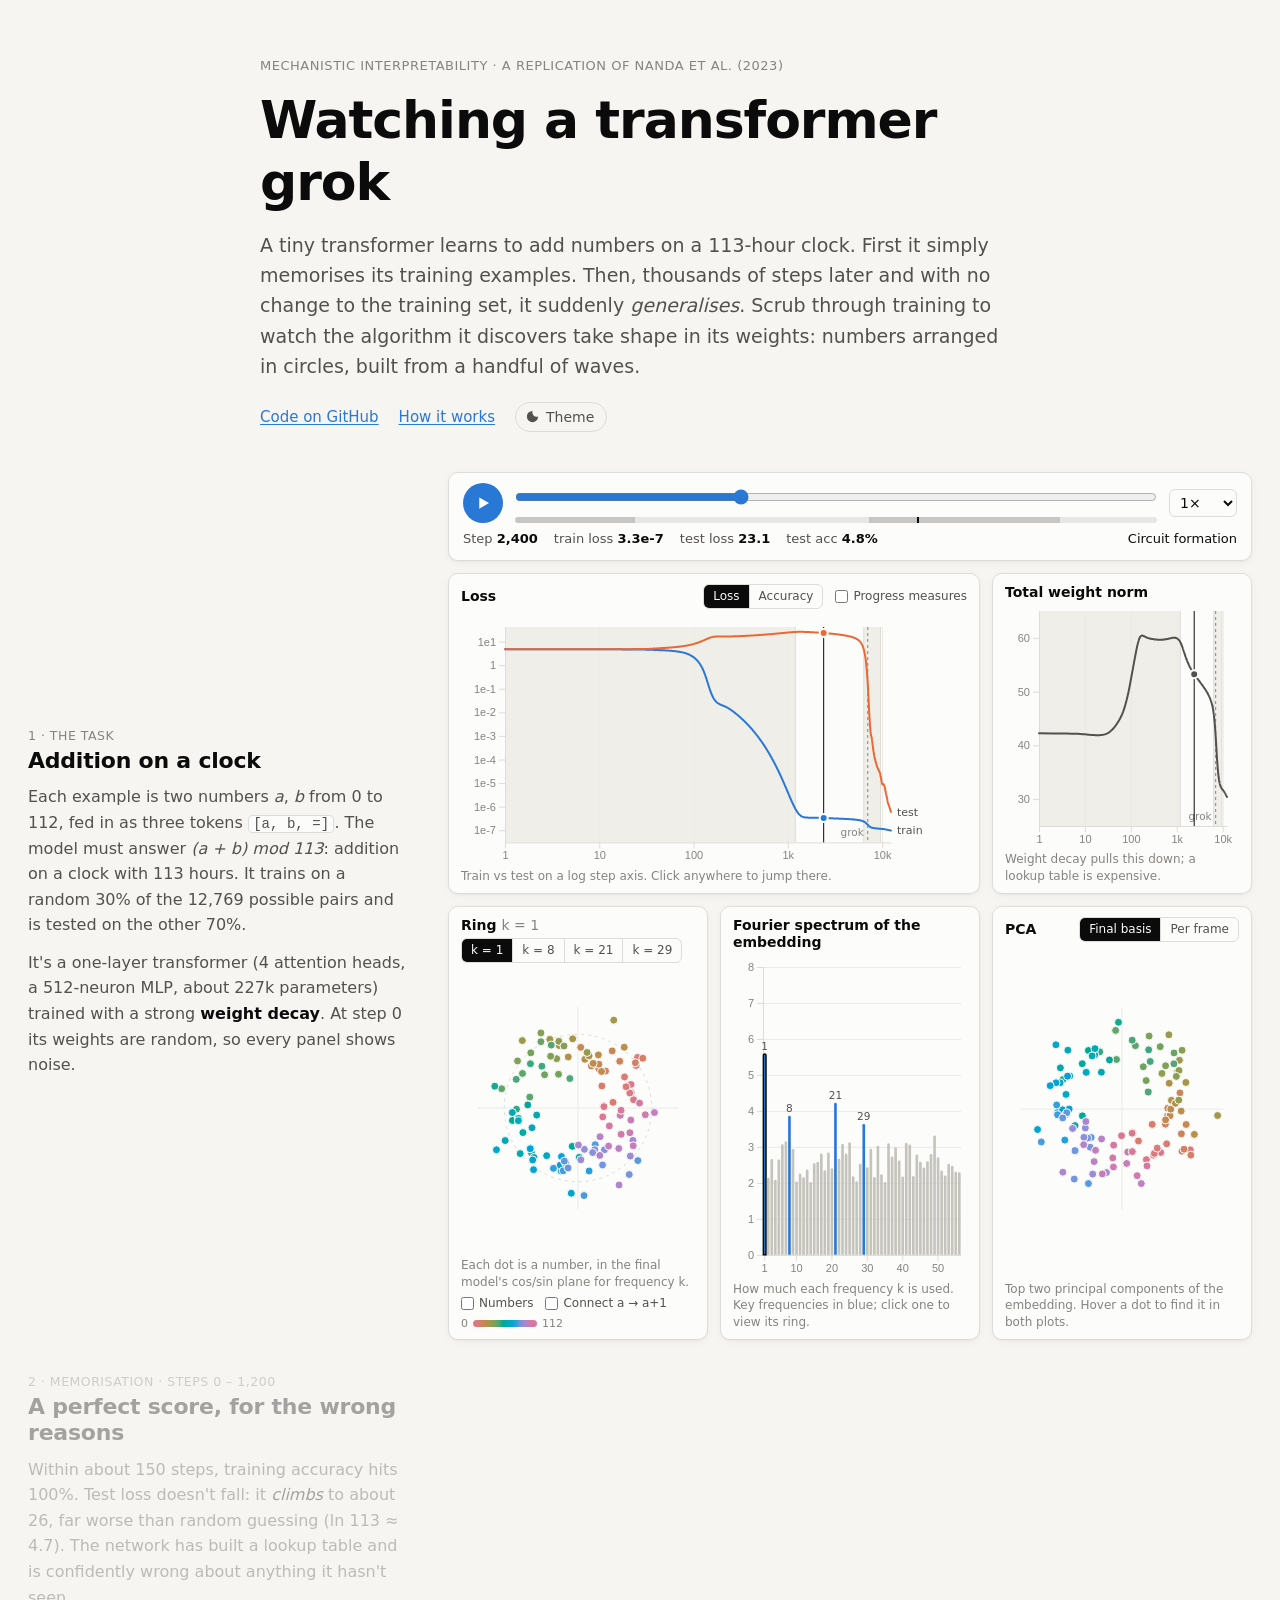
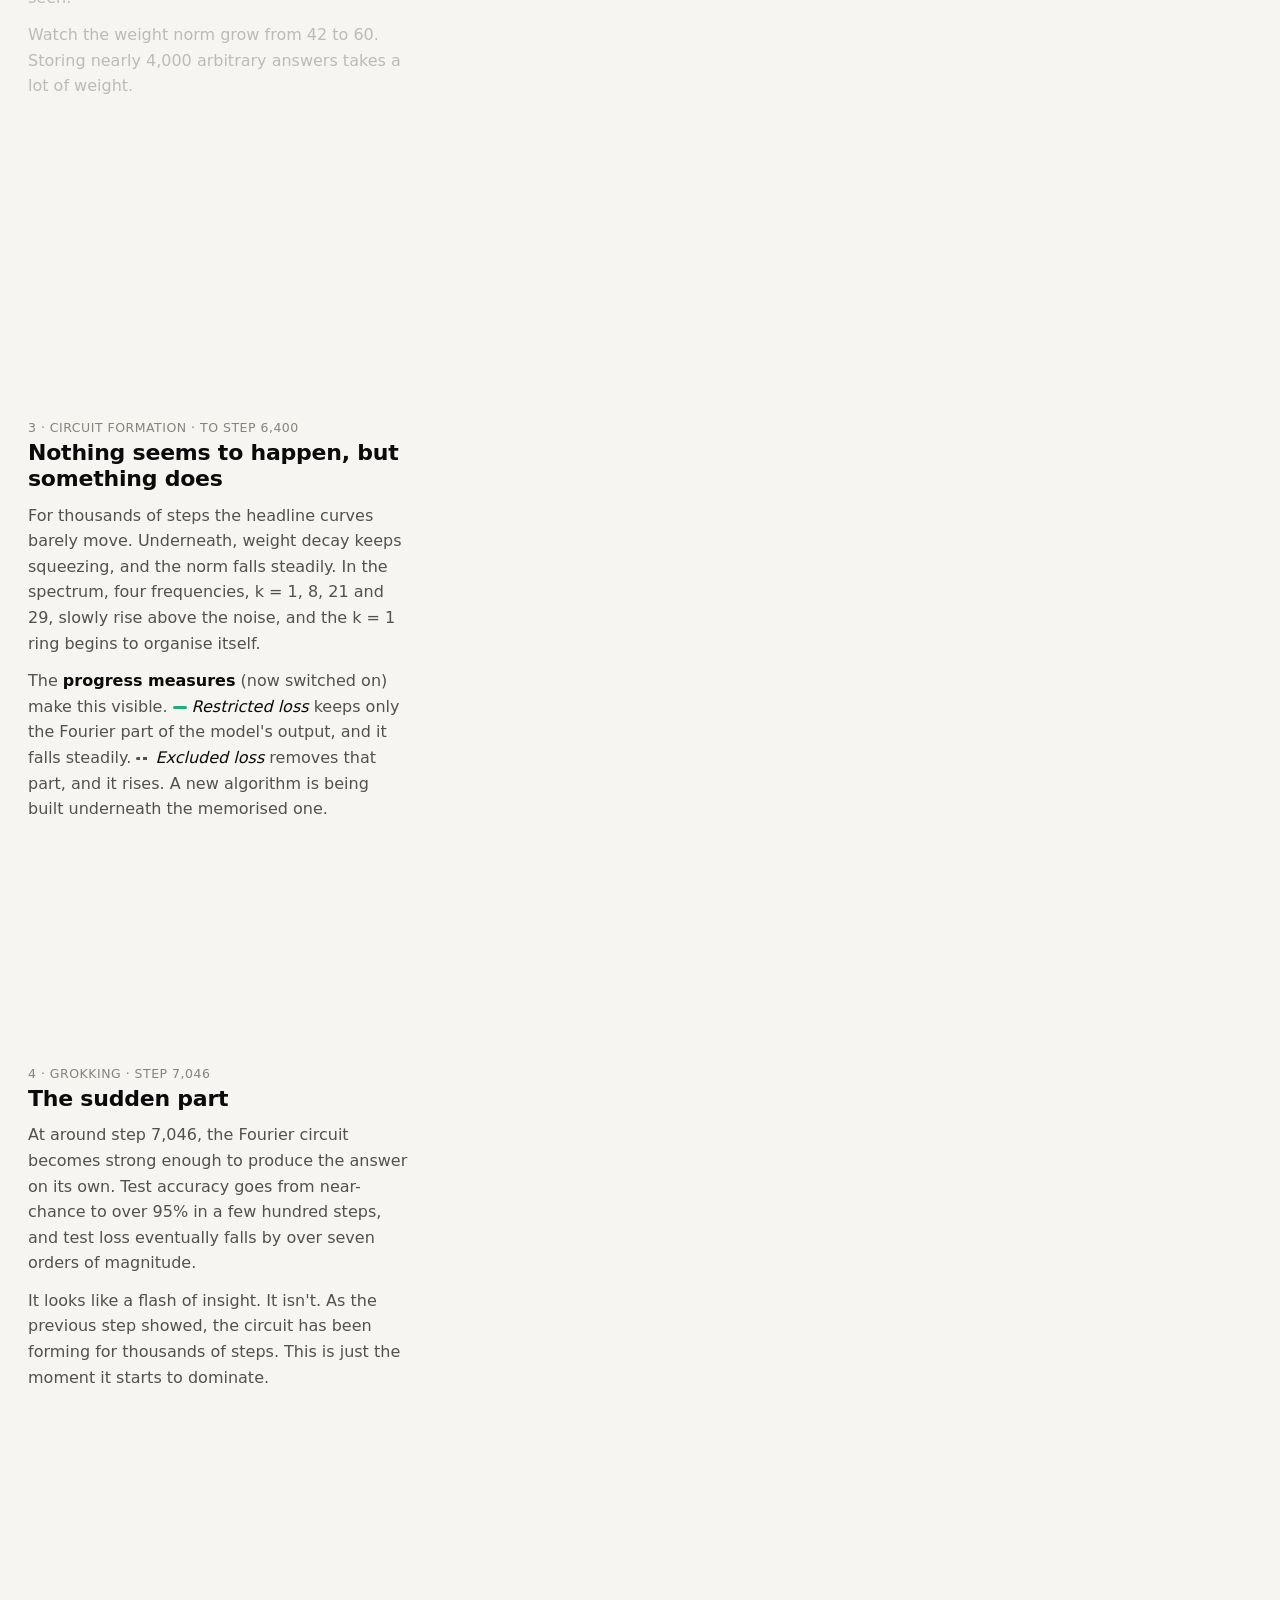
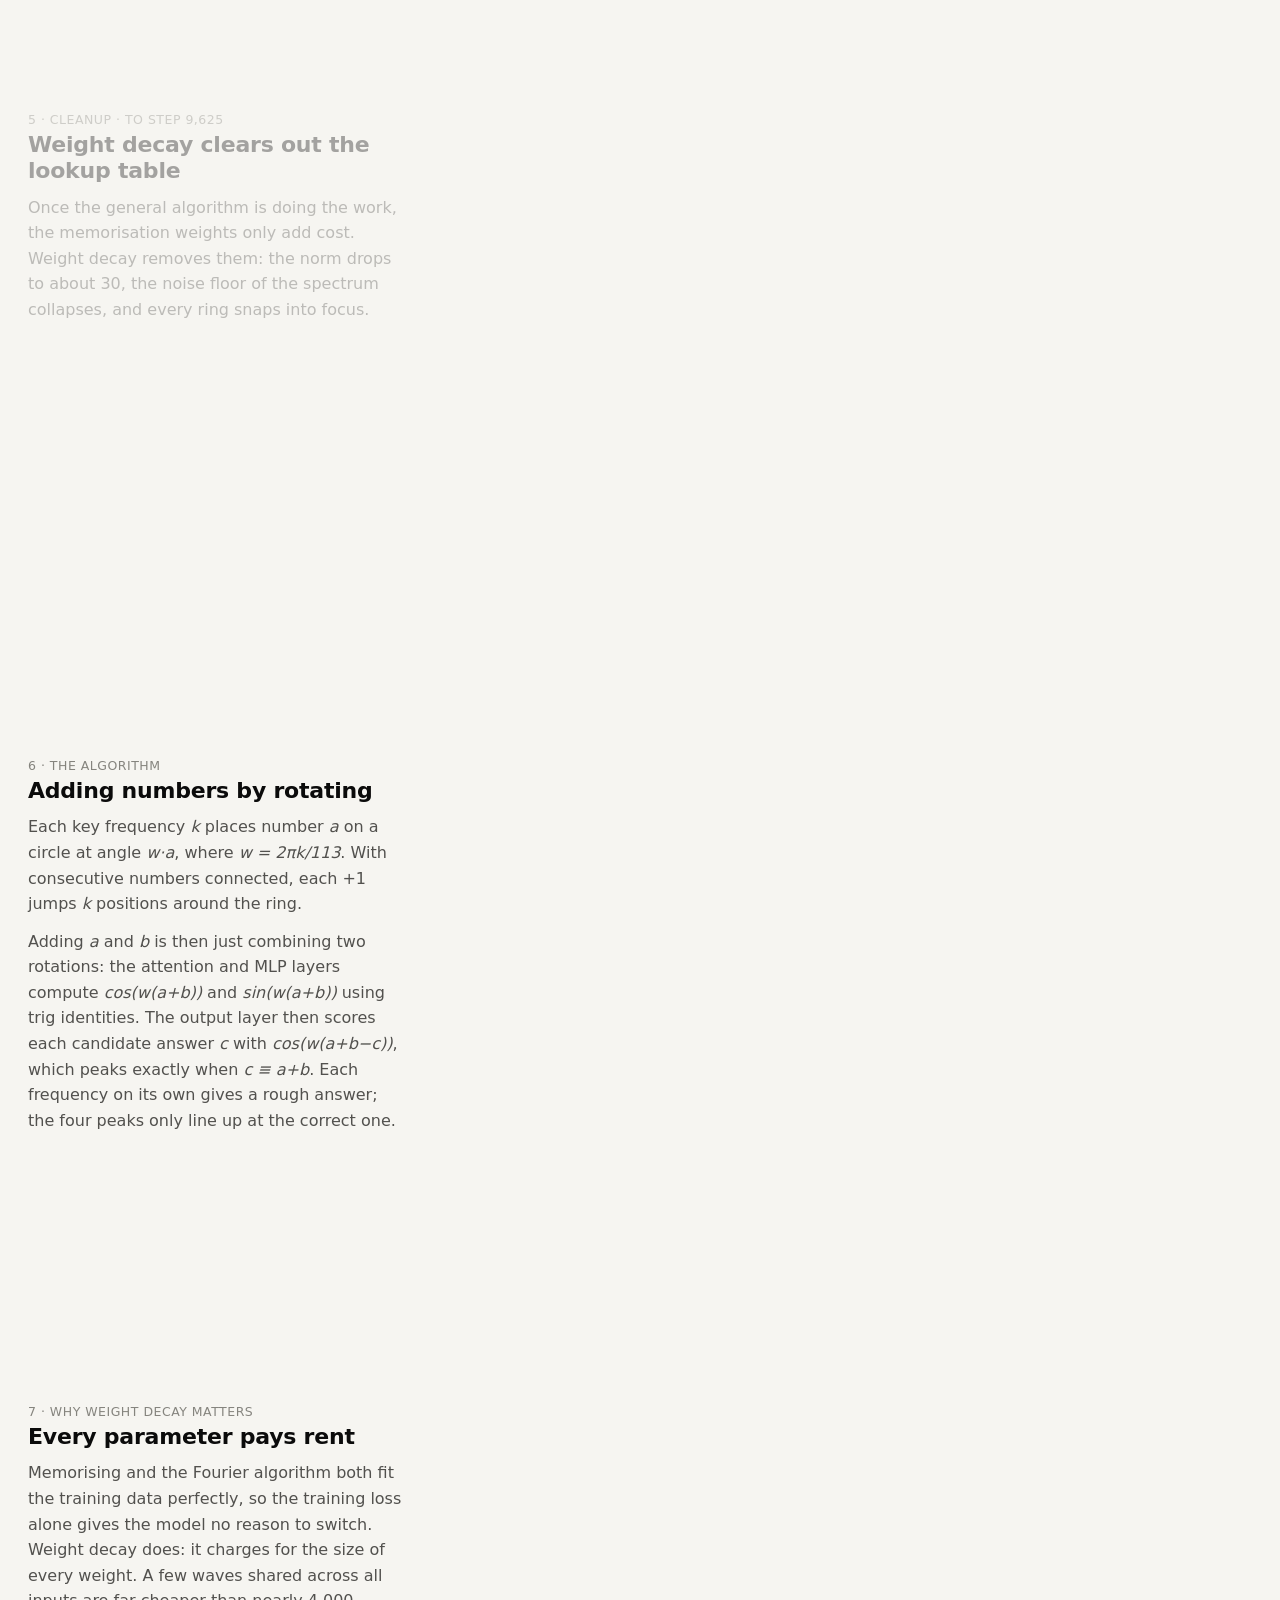
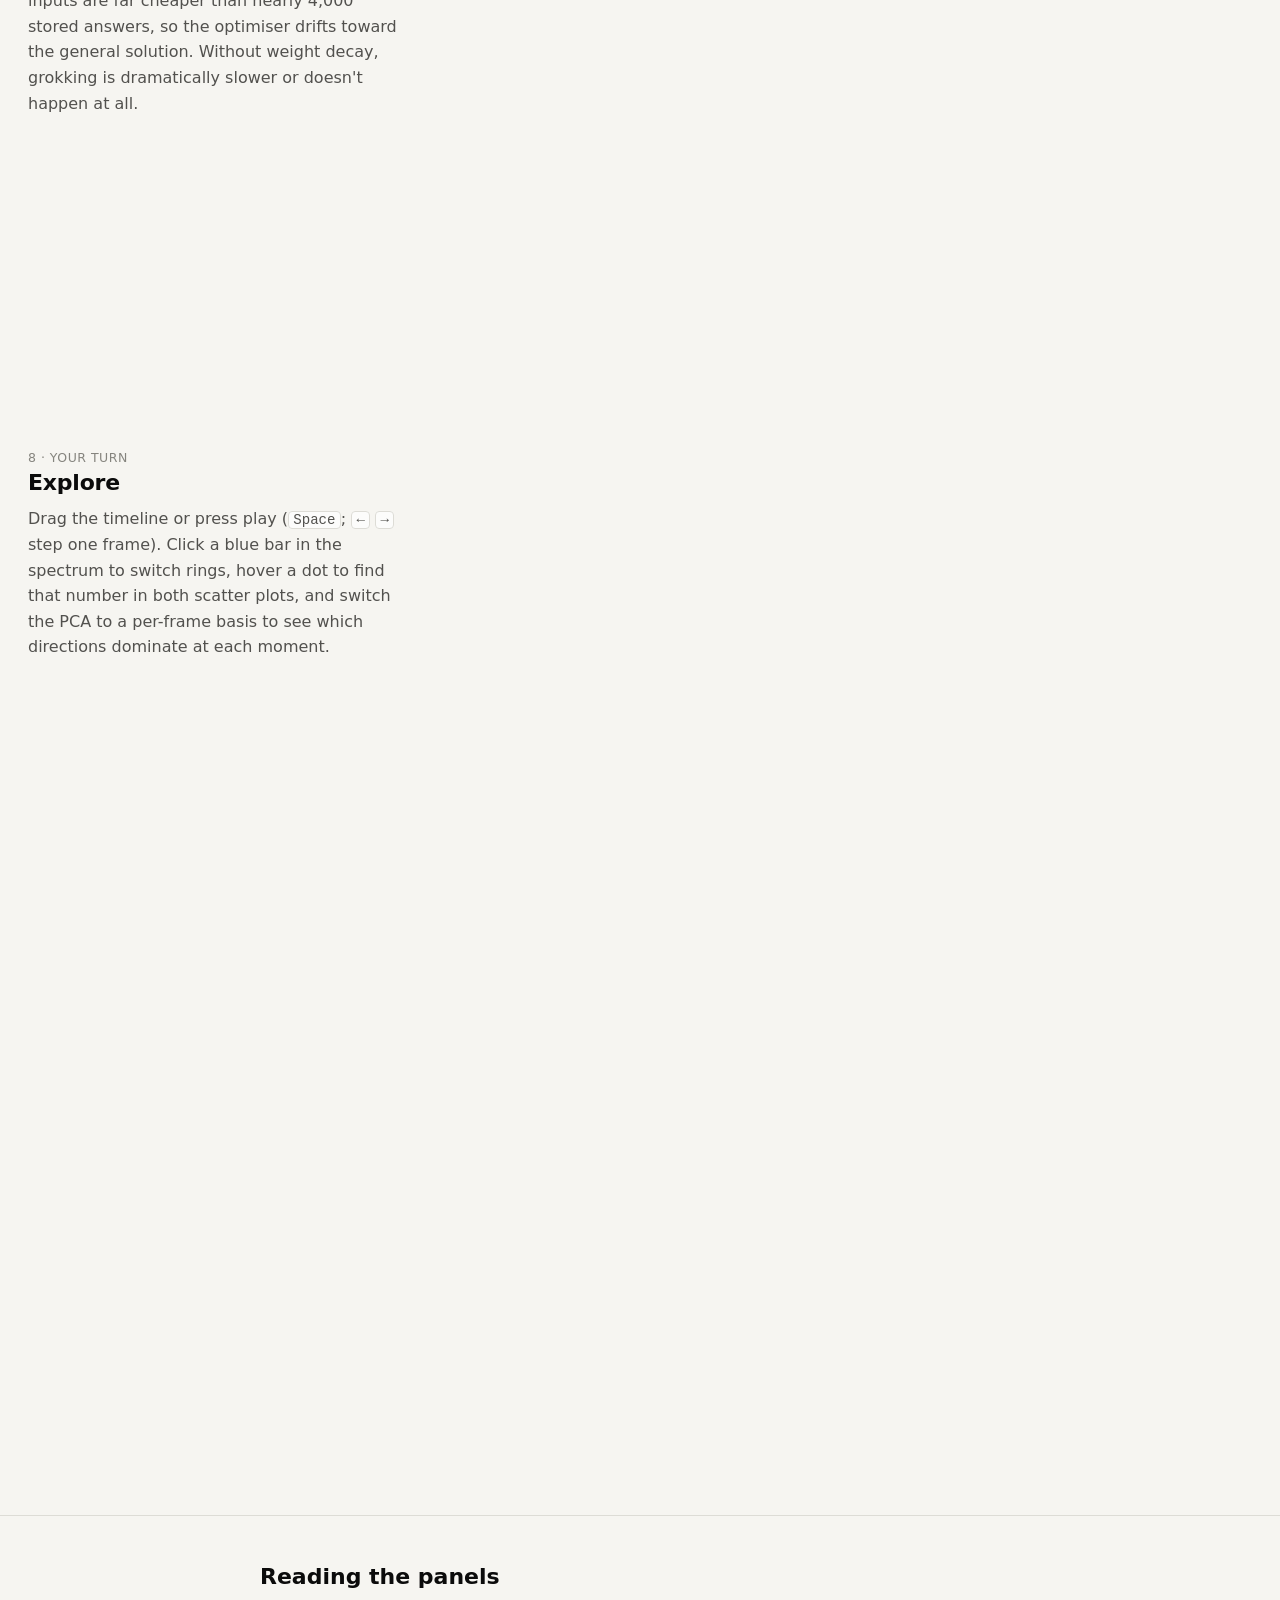
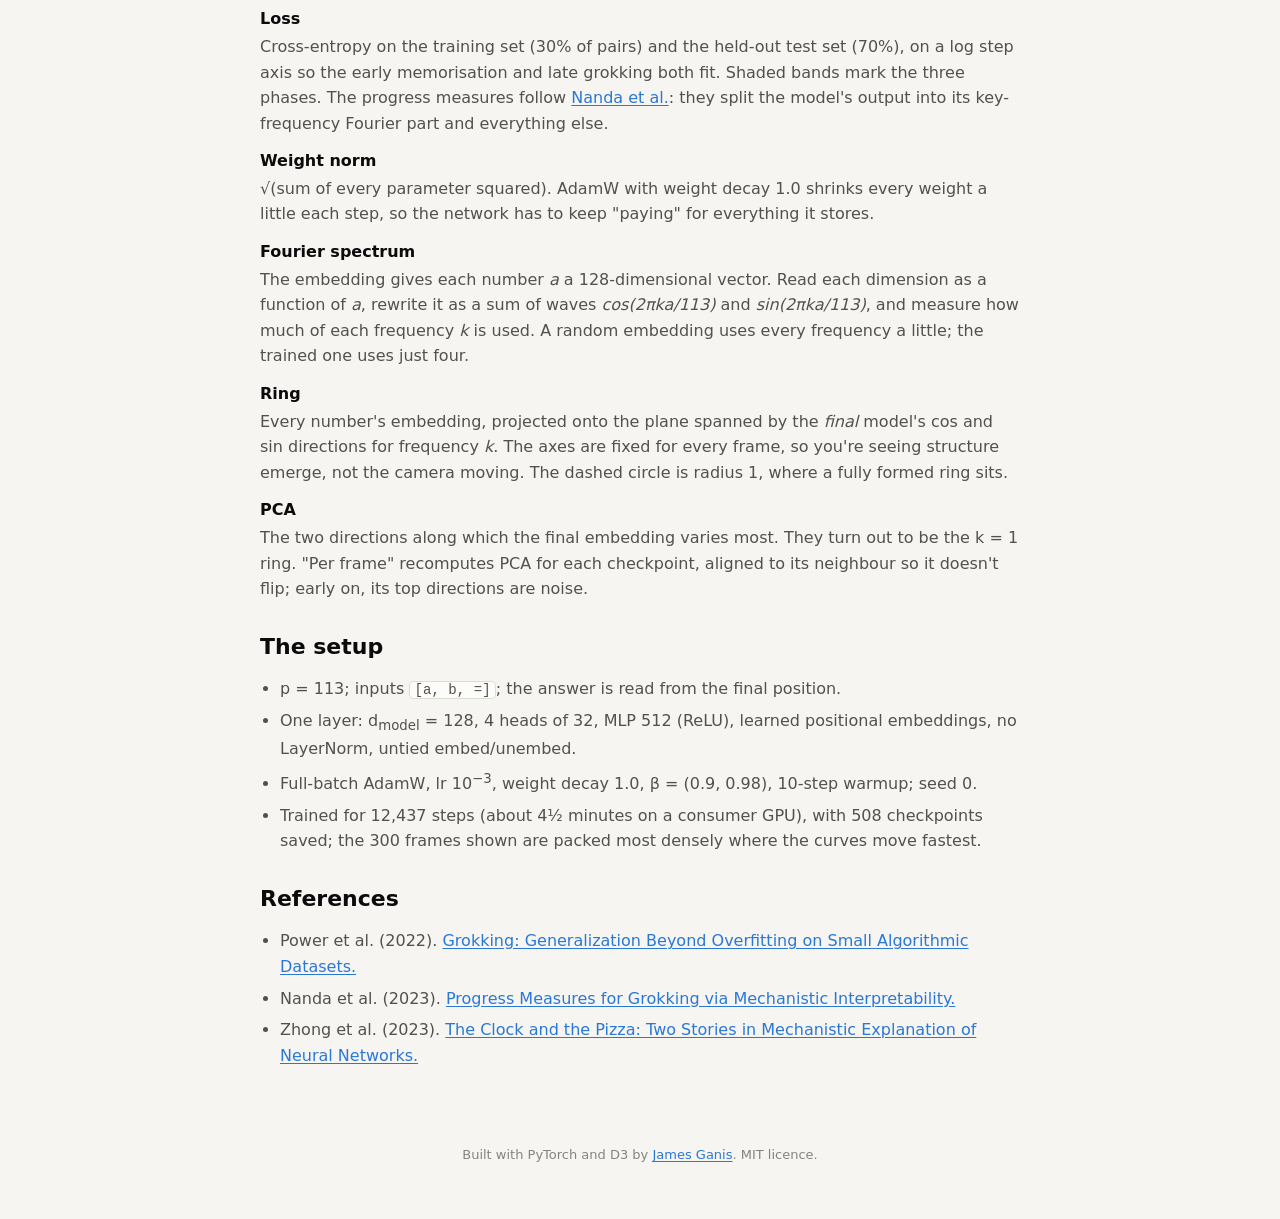
==== commit ffd2968f: "Add Listbot, experience section and search metadata Lowercase the heading, name James Ganis in the t" ====
--- a/grokking/index.html
+++ b/grokking/index.html
@@ -4,7 +4,8 @@
   <meta charset="utf-8">
   <meta name="viewport" content="width=device-width, initial-scale=1">
   <title>Watching a Transformer Grok</title>
-  <meta name="description" content="An interactive look inside a tiny transformer as it memorises modular addition, then suddenly generalises, as a Fourier-based algorithm forms in its weights.">
+  <meta name="author" content="James Ganis">
+  <meta name="description" content="By James Ganis. An interactive look inside a tiny transformer as it memorises modular addition, then suddenly generalises, as a Fourier-based algorithm forms in its weights.">
   <meta property="og:title" content="Watching a Transformer Grok">
   <meta property="og:description" content="Scrub through training and watch circular structure emerge in a transformer's embeddings as it groks (a + b) mod 113.">
   <meta property="og:type" content="website">
@@ -296,7 +297,7 @@
   </section>
 
   <footer class="foot">
-    <p>Built with PyTorch and D3 by <a href="/">jp-ganis</a>. MIT licence.</p>
+    <p>Built with PyTorch and D3 by <a href="/">James Ganis</a>. MIT licence.</p>
   </footer>
 
   <div id="tooltip" class="tooltip" role="status" hidden></div>
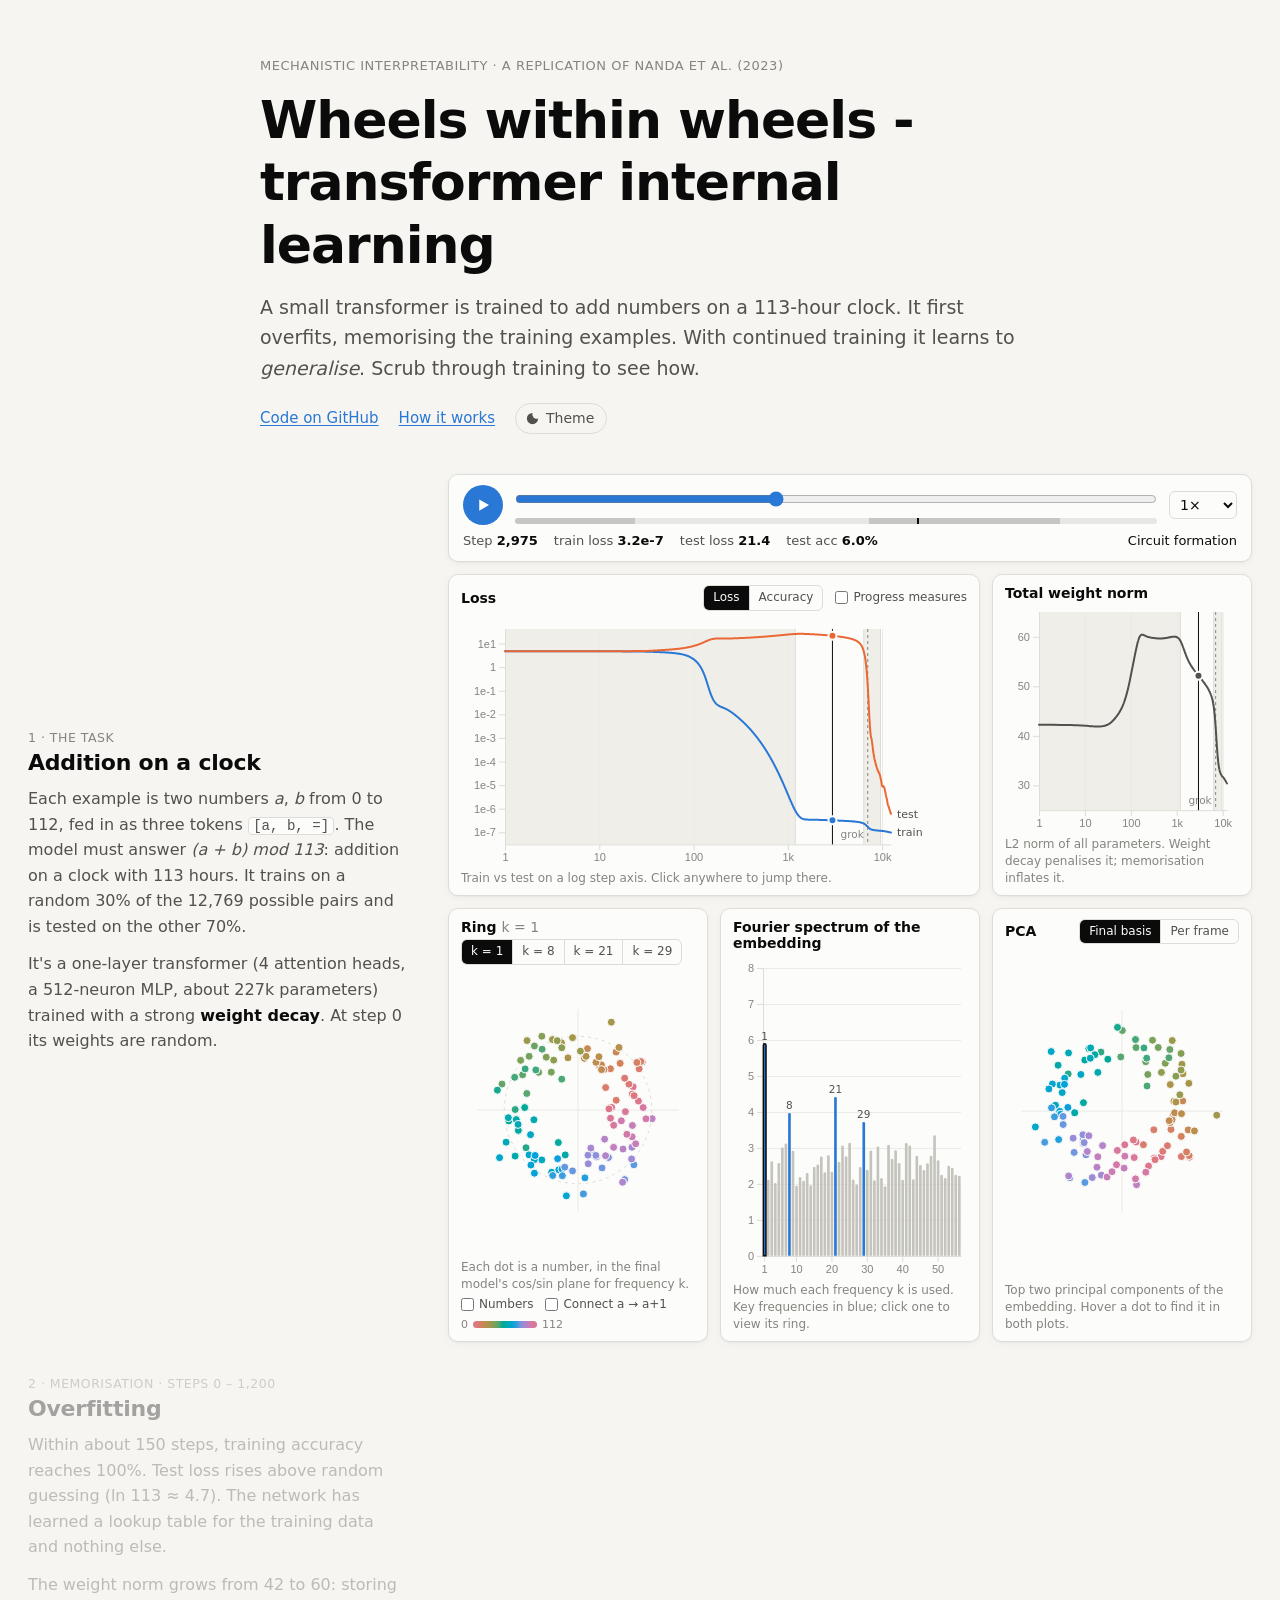
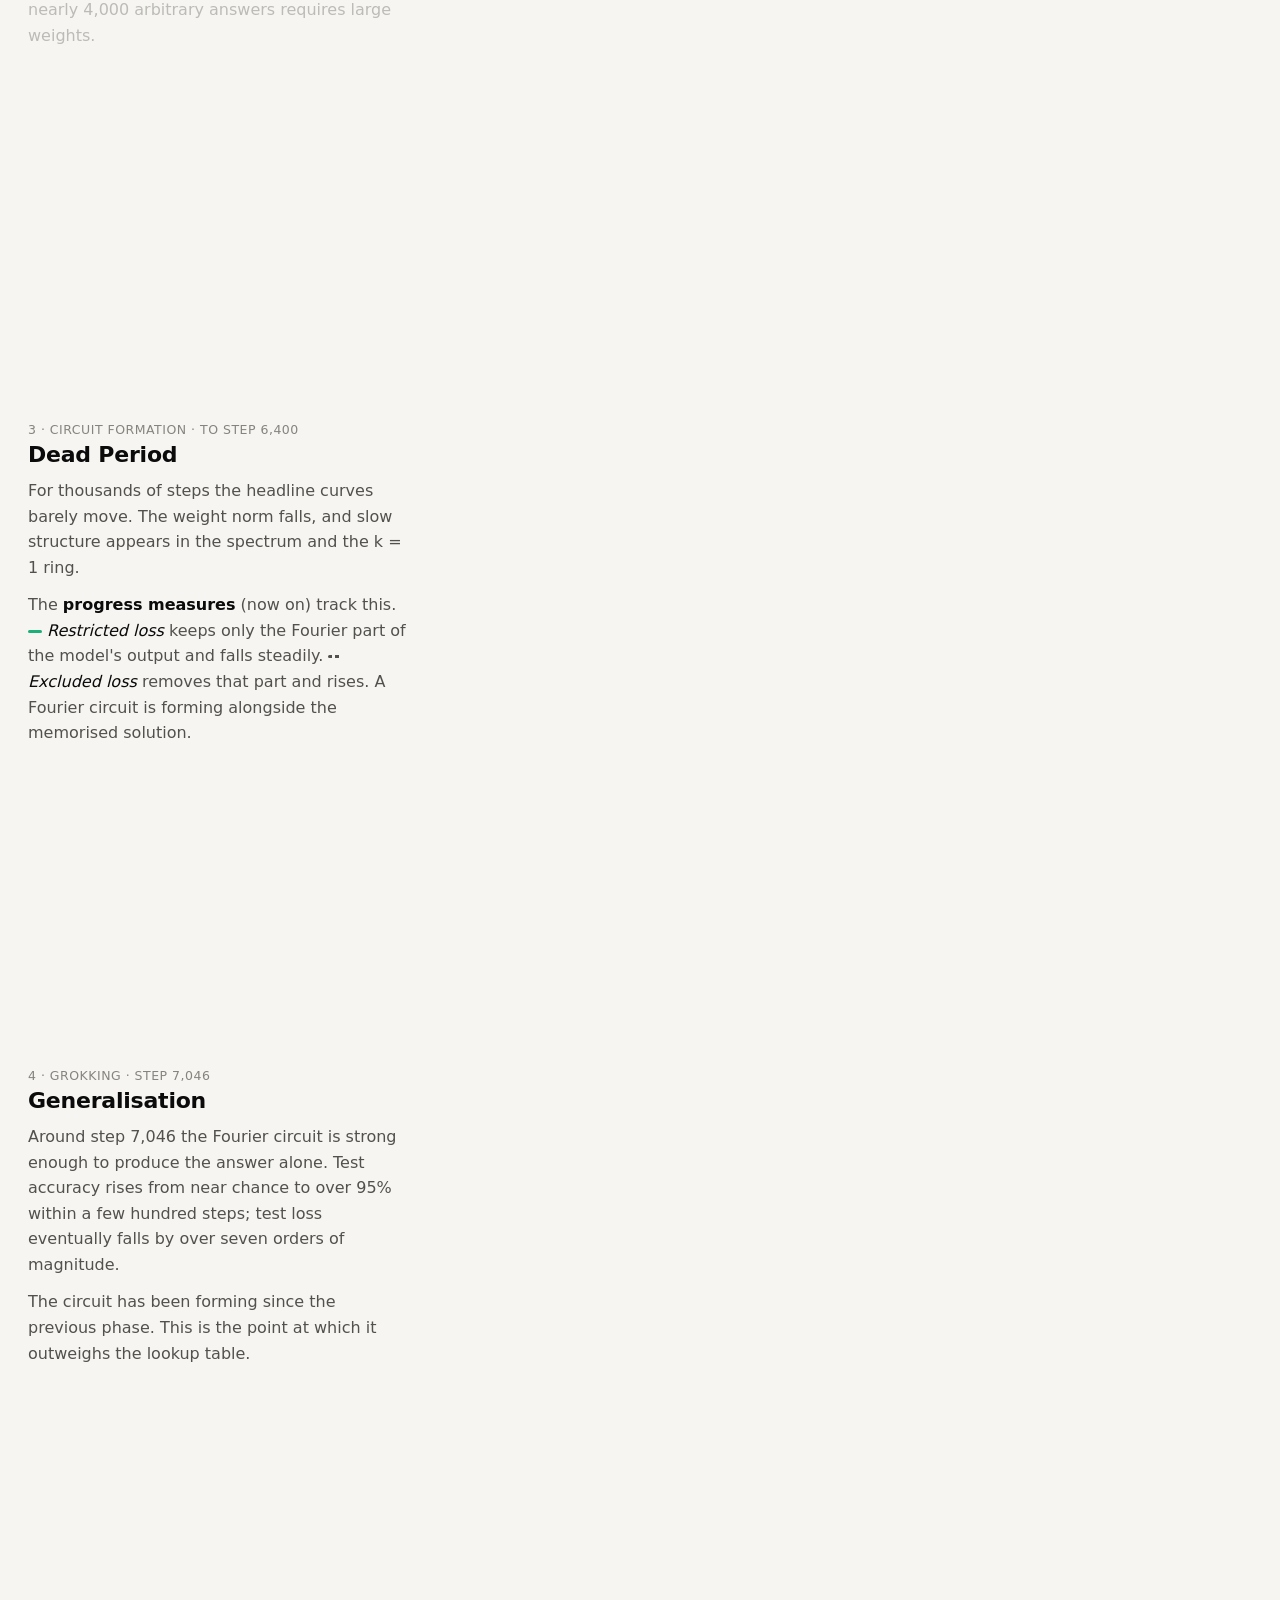
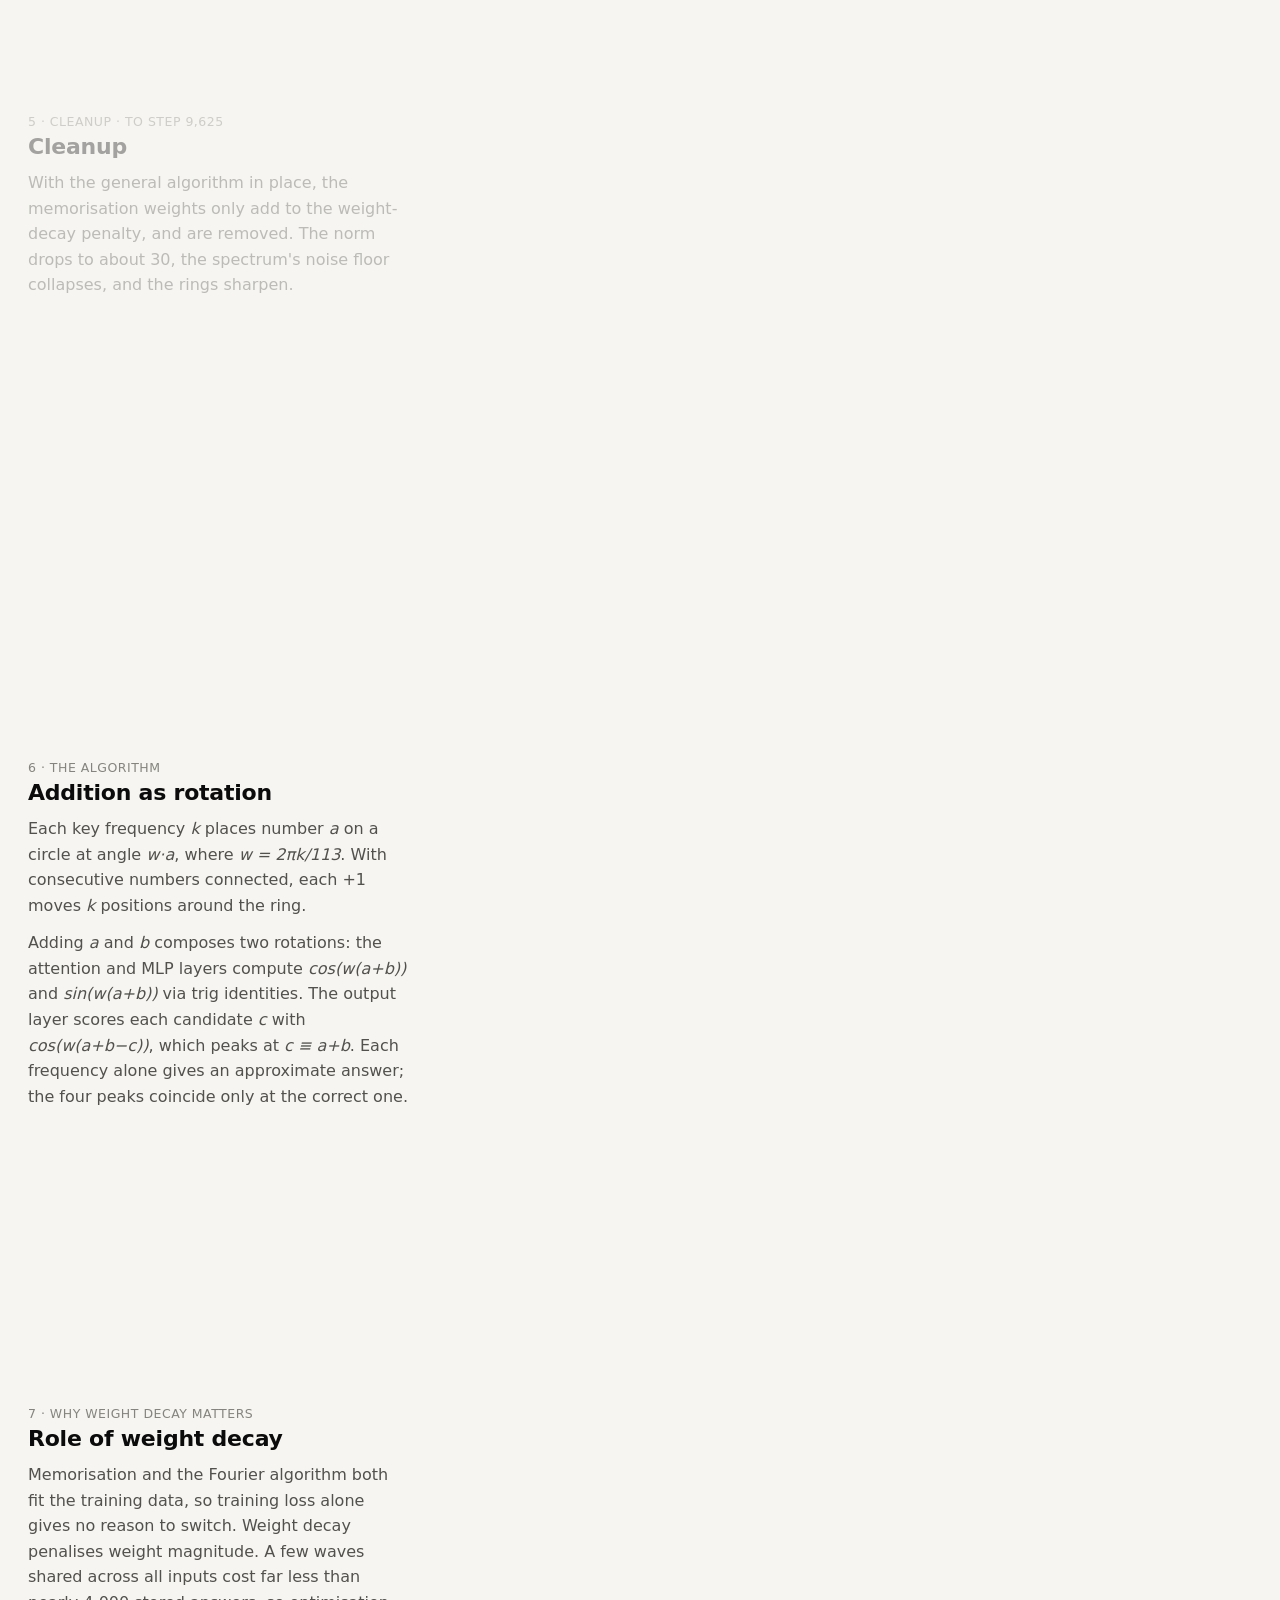
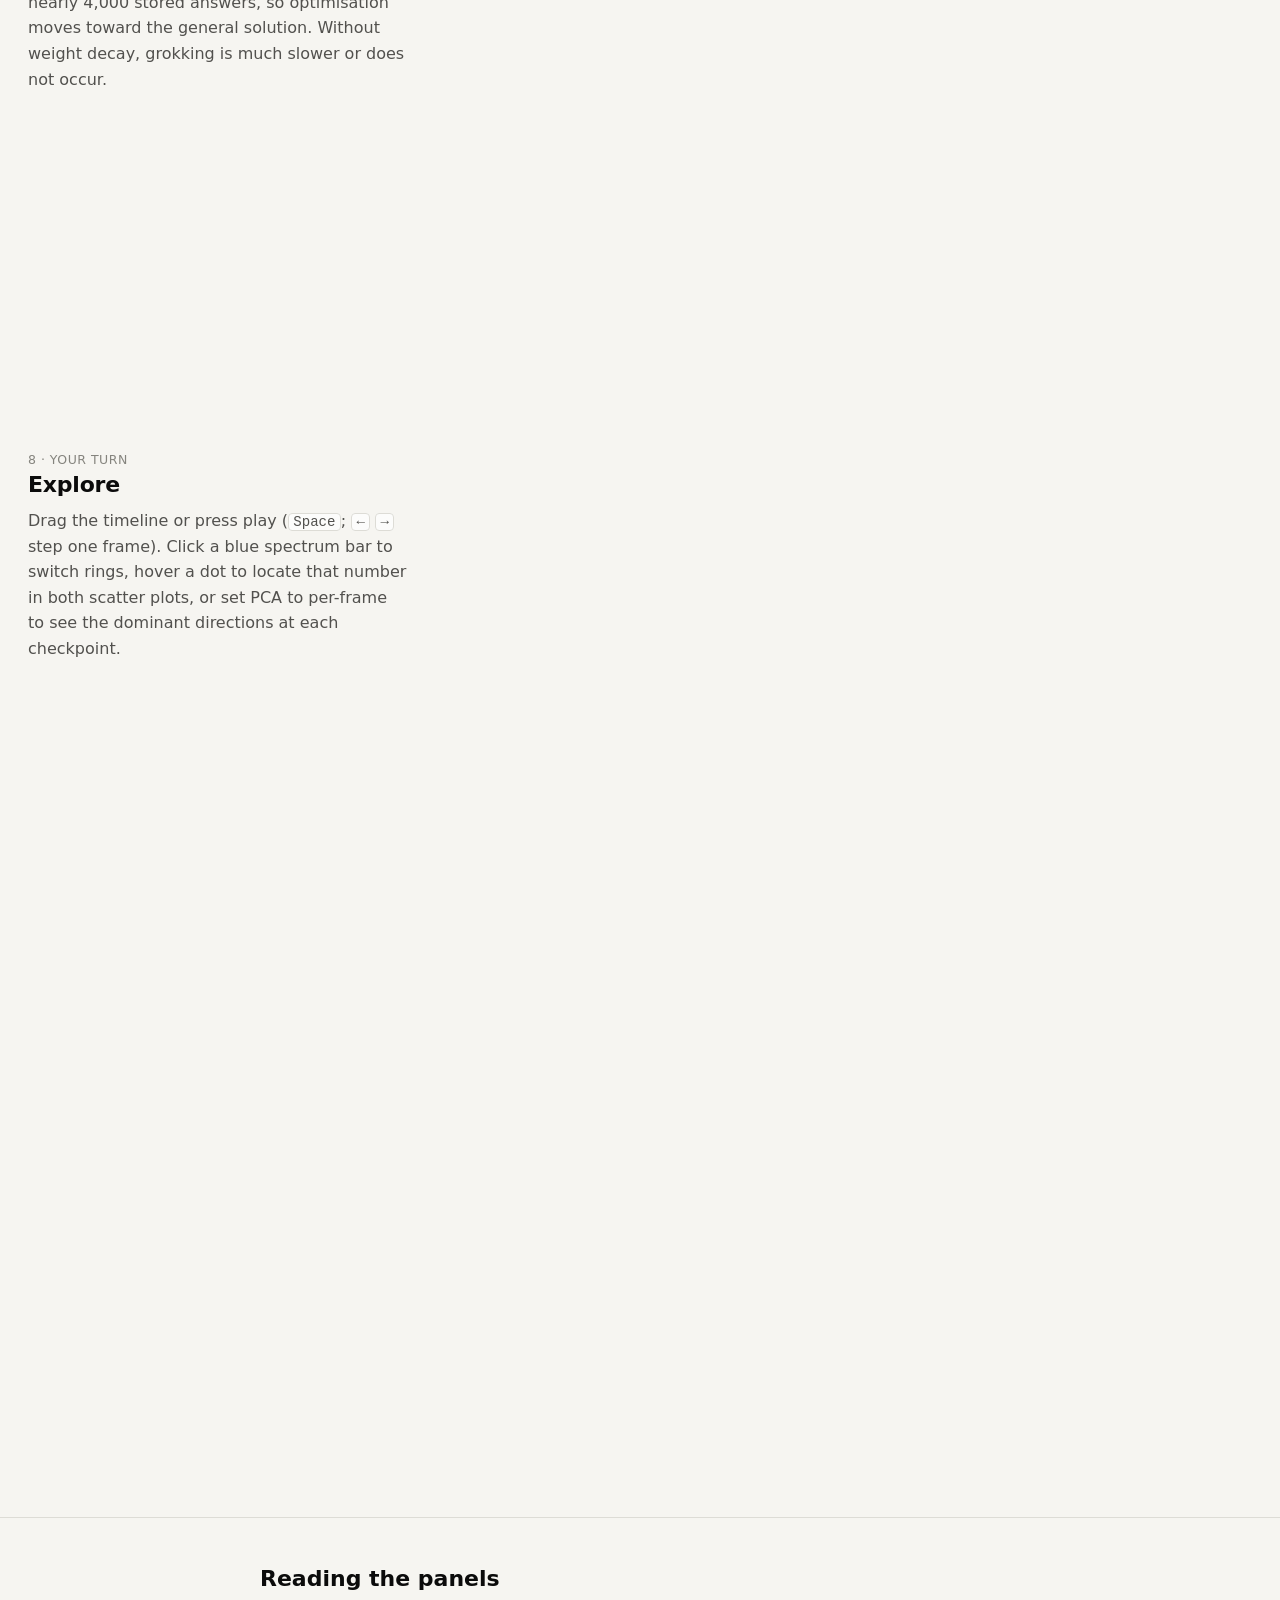
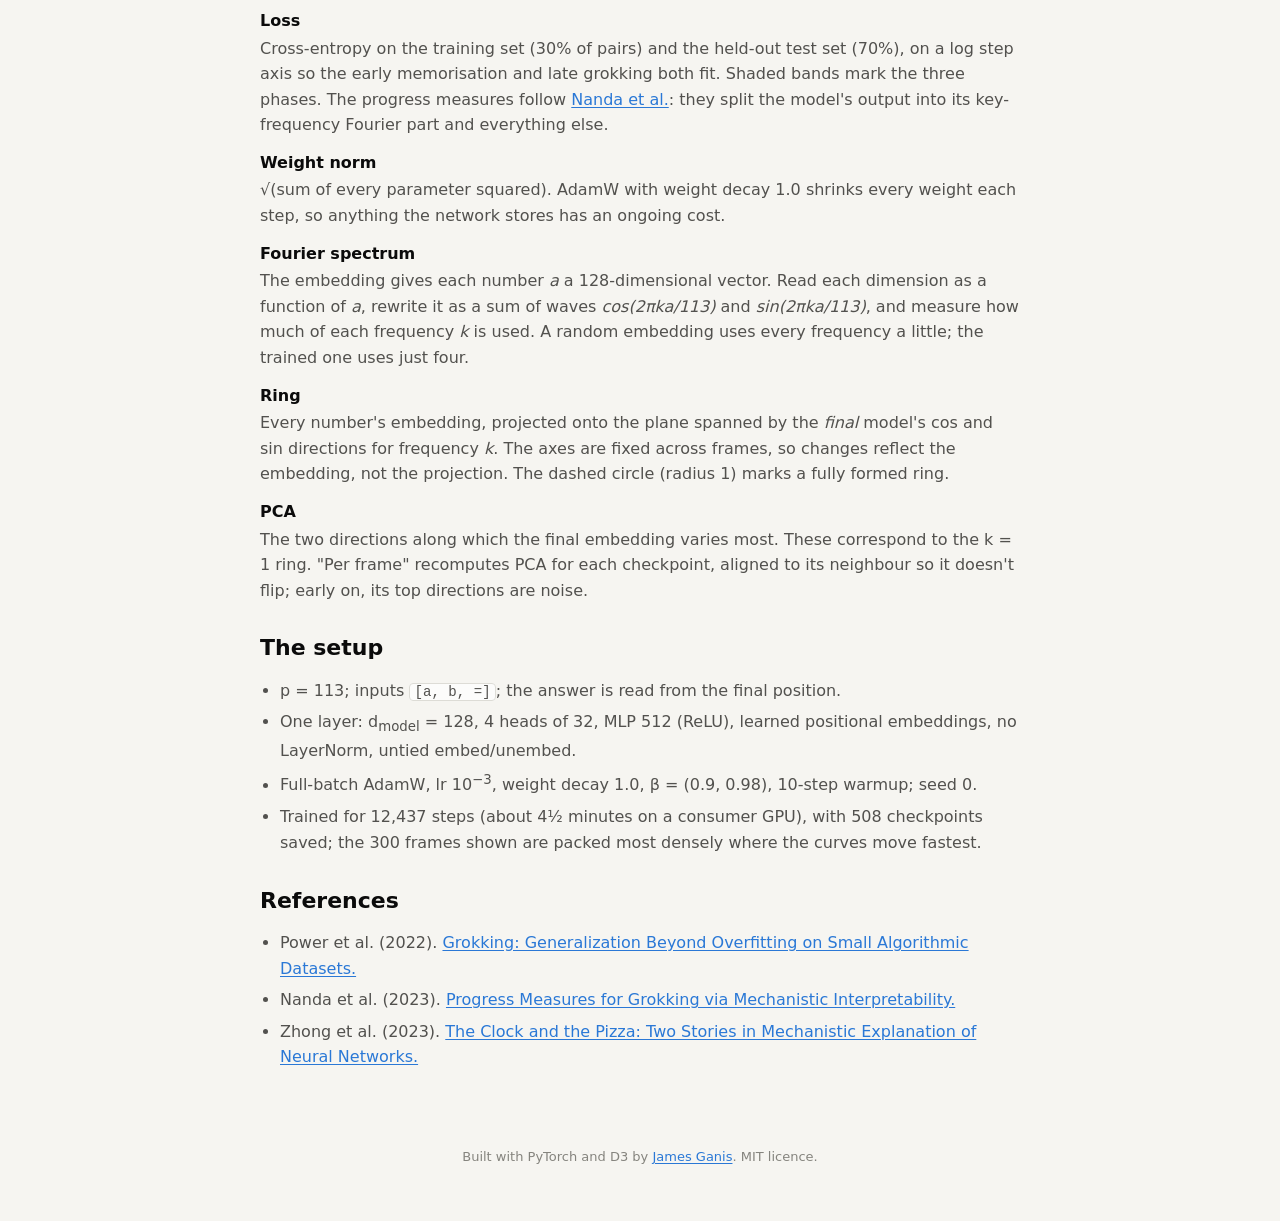
==== commit aecab199: "Update grokking page: tighter prose, new title Co-Authored-By: Claude Opus 5.5 <noreply@anthropic.co" ====
--- a/grokking/index.html
+++ b/grokking/index.html
@@ -3,10 +3,10 @@
 <head>
   <meta charset="utf-8">
   <meta name="viewport" content="width=device-width, initial-scale=1">
-  <title>Watching a Transformer Grok</title>
+  <title>Wheels Within Wheels</title>
   <meta name="author" content="James Ganis">
-  <meta name="description" content="By James Ganis. An interactive look inside a tiny transformer as it memorises modular addition, then suddenly generalises, as a Fourier-based algorithm forms in its weights.">
-  <meta property="og:title" content="Watching a Transformer Grok">
+  <meta name="description" content="By James Ganis. An interactive look inside a tiny transformer as it memorises modular addition, then generalises as a Fourier-based algorithm forms in its weights.">
+  <meta property="og:title" content="Wheels Within Wheels">
   <meta property="og:description" content="Scrub through training and watch circular structure emerge in a transformer's embeddings as it groks (a + b) mod 113.">
   <meta property="og:type" content="website">
   <link rel="icon" href="data:image/svg+xml,%3Csvg xmlns='http://www.w3.org/2000/svg' viewBox='0 0 32 32'%3E%3Ccircle cx='16' cy='16' r='11' fill='none' stroke='%232a78d6' stroke-width='3'/%3E%3Ccircle cx='27' cy='16' r='3' fill='%23eb6834'/%3E%3C/svg%3E">
@@ -18,13 +18,11 @@
   <header class="hero">
     <div class="hero-inner">
       <p class="eyebrow">Mechanistic interpretability · a replication of Nanda et al. (2023)</p>
-      <h1>Watching a transformer grok</h1>
+      <h1>Wheels within wheels - transformer internal learning</h1>
       <p class="lede">
-        A tiny transformer learns to add numbers on a 113-hour clock. First it simply memorises
-        its training examples. Then, thousands of steps later and with no change to the
-        training set, it suddenly <em>generalises</em>. Scrub through training to watch the
-        algorithm it discovers take shape in its weights: numbers arranged in circles,
-        built from a handful of waves.
+        A small transformer is trained to add numbers on a 113-hour clock. It first overfits,
+        memorising the training examples. With continued training it learns to <em>generalise</em>.
+        Scrub through training to see how.
       </p>
       <div class="hero-links">
         <a href="https://github.com/jp-ganis/modulo_interpretability">Code on GitHub</a>
@@ -80,7 +78,7 @@
         <figure class="panel panel-norm">
           <header class="panel-head"><h2>Total weight norm</h2></header>
           <div class="chart" id="chart-norm"></div>
-          <figcaption>Weight decay pulls this down; a lookup table is expensive.</figcaption>
+          <figcaption>L2 norm of all parameters. Weight decay penalises it; memorisation inflates it.</figcaption>
         </figure>
 
         <figure class="panel panel-ring">
@@ -136,101 +134,95 @@
         </p>
         <p>
           It's a one-layer transformer (4 attention heads, a 512-neuron MLP, about 227k parameters)
-          trained with a strong <strong>weight decay</strong>. At step 0 its weights are random, so
-          every panel shows noise.
+          trained with a strong <strong>weight decay</strong>. At step 0 its weights are random.
         </p>
         <button class="show-me" type="button">Show me</button>
       </article>
 
       <article class="step" data-at="memorisation_end" data-freq="1">
         <p class="step-kicker">2 · Memorisation · steps 0 – <span data-fill="memorisation_end"></span></p>
-        <h3>A perfect score, for the wrong reasons</h3>
-        <p>
-          Within about 150 steps, training accuracy hits 100%. Test loss doesn't fall: it
-          <em>climbs</em> to about <span data-fill="test_loss_peak"></span>, far worse than random guessing
-          (ln 113 ≈ 4.7). The network has built a lookup table and is confidently wrong about
-          anything it hasn't seen.
-        </p>
-        <p>
-          Watch the weight norm grow from <span data-fill="norm_start"></span> to
-          <span data-fill="norm_peak"></span>. Storing nearly 4,000 arbitrary answers takes a lot of
-          weight.
+        <h3>Overfitting</h3>
+        <p>
+          Within about 150 steps, training accuracy reaches 100%. Test loss rises above random
+          guessing (ln 113 ≈ 4.7). The network has learned a lookup table for the training data and
+          nothing else.
+        </p>
+        <p>
+          The weight norm grows from <span data-fill="norm_start"></span> to
+          <span data-fill="norm_peak"></span>: storing nearly 4,000 arbitrary answers requires large
+          weights.
         </p>
         <button class="show-me" type="button">Show me</button>
       </article>
 
       <article class="step" data-at="circuit_late" data-freq="1" data-progress="true">
         <p class="step-kicker">3 · Circuit formation · to step <span data-fill="cleanup_start"></span></p>
-        <h3>Nothing seems to happen, but something does</h3>
-        <p>
-          For thousands of steps the headline curves barely move. Underneath, weight decay keeps
-          squeezing, and the norm falls steadily. In the spectrum, four frequencies,
-          <span data-fill="key_freqs"></span>, slowly rise above the noise, and the k = 1 ring
-          begins to organise itself.
-        </p>
-        <p>
-          The <strong>progress measures</strong> (now switched on) make this visible.
+        <h3>Dead Period</h3>
+        <p>
+          For thousands of steps the headline curves barely move. The weight norm falls, and slow
+          structure appears in the spectrum and the k = 1 ring.
+        </p>
+        <p>
+          The <strong>progress measures</strong> (now on) track this.
           <span class="swatch swatch-aqua"></span><em>Restricted loss</em> keeps only the Fourier
-          part of the model's output, and it falls steadily.
-          <span class="swatch swatch-dash"></span><em>Excluded loss</em> removes that part, and it
-          rises. A new algorithm is being built underneath the memorised one.
+          part of the model's output and falls steadily.
+          <span class="swatch swatch-dash"></span><em>Excluded loss</em> removes that part and
+          rises. A Fourier circuit is forming alongside the memorised solution.
         </p>
         <button class="show-me" type="button">Show me</button>
       </article>
 
       <article class="step" data-at="grok_step" data-freq="1" data-progress="true">
         <p class="step-kicker">4 · Grokking · step <span data-fill="grok_step"></span></p>
-        <h3>The sudden part</h3>
-        <p>
-          At around step <span data-fill="grok_step"></span>, the Fourier circuit becomes strong
-          enough to produce the answer on its own. Test accuracy goes from near-chance to over 95% in a
-          few hundred steps, and test loss eventually falls by over seven orders of magnitude.
-        </p>
-        <p>
-          It looks like a flash of insight. It isn't. As the previous step showed, the circuit has
-          been forming for thousands of steps. This is just the moment it starts to dominate.
+        <h3>Generalisation</h3>
+        <p>
+          Around step <span data-fill="grok_step"></span> the Fourier circuit is strong enough to
+          produce the answer alone. Test accuracy rises from near chance to over 95% within a few
+          hundred steps; test loss eventually falls by over seven orders of magnitude.
+        </p>
+        <p>
+          The circuit has been forming since the previous phase. This is the point at which it
+          outweighs the lookup table.
         </p>
         <button class="show-me" type="button">Show me</button>
       </article>
 
       <article class="step" data-at="cleanup_end" data-freq="21">
         <p class="step-kicker">5 · Cleanup · to step <span data-fill="cleanup_end"></span></p>
-        <h3>Weight decay clears out the lookup table</h3>
-        <p>
-          Once the general algorithm is doing the work, the memorisation weights only add cost.
-          Weight decay removes them: the norm drops to about <span data-fill="norm_final"></span>, the
-          noise floor of the spectrum collapses, and every ring snaps into focus.
+        <h3>Cleanup</h3>
+        <p>
+          With the general algorithm in place, the memorisation weights only add to the weight-decay
+          penalty, and are removed. The norm drops to about <span data-fill="norm_final"></span>, the
+          spectrum's noise floor collapses, and the rings sharpen.
         </p>
         <button class="show-me" type="button">Show me</button>
       </article>
 
       <article class="step" data-at="final" data-freq="21" data-connect="true">
         <p class="step-kicker">6 · The algorithm</p>
-        <h3>Adding numbers by rotating</h3>
+        <h3>Addition as rotation</h3>
         <p>
           Each key frequency <i>k</i> places number <i>a</i> on a circle at angle
-          <i>w·a</i>, where <i>w = 2πk/113</i>. With consecutive numbers connected, each +1 jumps
+          <i>w·a</i>, where <i>w = 2πk/113</i>. With consecutive numbers connected, each +1 moves
           <i>k</i> positions around the ring.
         </p>
         <p>
-          Adding <i>a</i> and <i>b</i> is then just combining two rotations: the attention and MLP
-          layers compute <i>cos(w(a+b))</i> and <i>sin(w(a+b))</i> using trig identities. The output
-          layer then scores each candidate answer <i>c</i> with <i>cos(w(a+b−c))</i>, which peaks
-          exactly when <i>c ≡ a+b</i>. Each frequency on its own gives a rough answer; the four peaks
-          only line up at the correct one.
+          Adding <i>a</i> and <i>b</i> composes two rotations: the attention and MLP layers compute
+          <i>cos(w(a+b))</i> and <i>sin(w(a+b))</i> via trig identities. The output layer scores each
+          candidate <i>c</i> with <i>cos(w(a+b−c))</i>, which peaks at <i>c ≡ a+b</i>. Each frequency
+          alone gives an approximate answer; the four peaks coincide only at the correct one.
         </p>
         <button class="show-me" type="button">Show me</button>
       </article>
 
       <article class="step" data-at="final" data-freq="1" data-progress="true">
         <p class="step-kicker">7 · Why weight decay matters</p>
-        <h3>Every parameter pays rent</h3>
-        <p>
-          Memorising and the Fourier algorithm both fit the training data perfectly, so the training
-          loss alone gives the model no reason to switch. Weight decay does: it charges for the size of
-          every weight. A few waves shared across all inputs are far cheaper than nearly 4,000 stored
-          answers, so the optimiser drifts toward the general solution. Without weight decay, grokking is
-          dramatically slower or doesn't happen at all.
+        <h3>Role of weight decay</h3>
+        <p>
+          Memorisation and the Fourier algorithm both fit the training data, so training loss alone
+          gives no reason to switch. Weight decay penalises weight magnitude. A few waves shared across
+          all inputs cost far less than nearly 4,000 stored answers, so optimisation moves toward the
+          general solution. Without weight decay, grokking is much slower or does not occur.
         </p>
         <button class="show-me" type="button">Show me</button>
       </article>
@@ -240,9 +232,9 @@
         <h3>Explore</h3>
         <p>
           Drag the timeline or press play (<kbd>Space</kbd>; <kbd>←</kbd> <kbd>→</kbd> step one
-          frame). Click a blue bar in the spectrum to switch rings, hover a dot to find that number
-          in both scatter plots, and switch the PCA to a per-frame basis to see which directions
-          dominate at each moment.
+          frame). Click a blue spectrum bar to switch rings, hover a dot to locate that number in
+          both scatter plots, or set PCA to per-frame to see the dominant directions at each
+          checkpoint.
         </p>
       </article>
     </section>
@@ -258,8 +250,8 @@
           The progress measures follow <a href="https://arxiv.org/abs/2301.05217">Nanda et al.</a>: they
           split the model's output into its key-frequency Fourier part and everything else.</dd>
         <dt>Weight norm</dt>
-        <dd>√(sum of every parameter squared). AdamW with weight decay 1.0 shrinks every weight a little
-          each step, so the network has to keep "paying" for everything it stores.</dd>
+        <dd>√(sum of every parameter squared). AdamW with weight decay 1.0 shrinks every weight each
+          step, so anything the network stores has an ongoing cost.</dd>
         <dt>Fourier spectrum</dt>
         <dd>The embedding gives each number <i>a</i> a 128-dimensional vector. Read each dimension as a
           function of <i>a</i>, rewrite it as a sum of waves <i>cos(2πka/113)</i> and
@@ -268,11 +260,11 @@
           <span data-fill="key_freqs_count"></span>.</dd>
         <dt>Ring</dt>
         <dd>Every number's embedding, projected onto the plane spanned by the <em>final</em> model's
-          cos and sin directions for frequency <i>k</i>. The axes are fixed for every frame, so you're
-          seeing structure emerge, not the camera moving. The dashed circle is radius 1, where a fully
-          formed ring sits.</dd>
+          cos and sin directions for frequency <i>k</i>. The axes are fixed across frames, so changes
+          reflect the embedding, not the projection. The dashed circle (radius 1) marks a fully formed
+          ring.</dd>
         <dt>PCA</dt>
-        <dd>The two directions along which the final embedding varies most. They turn out to be the
+        <dd>The two directions along which the final embedding varies most. These correspond to the
           k = 1 ring. "Per frame" recomputes PCA for each checkpoint, aligned to its neighbour so
           it doesn't flip; early on, its top directions are noise.</dd>
       </dl>
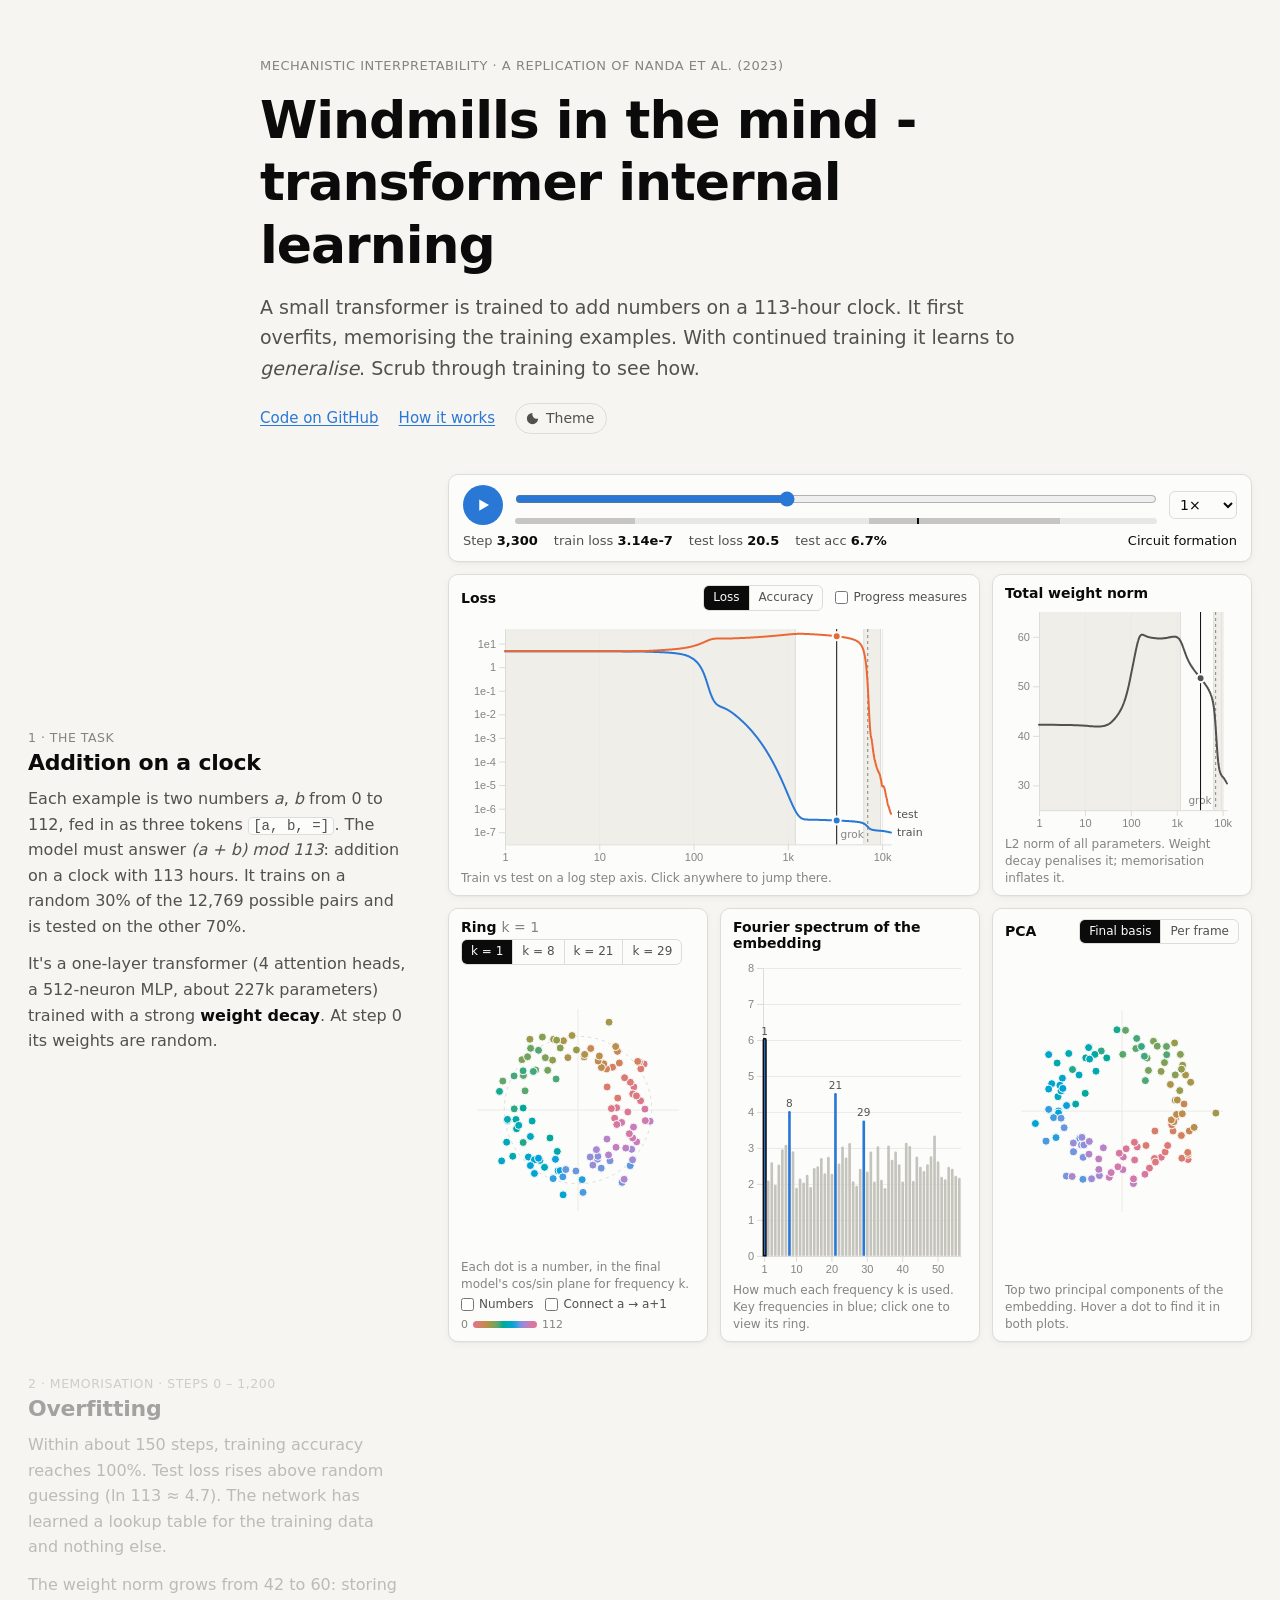
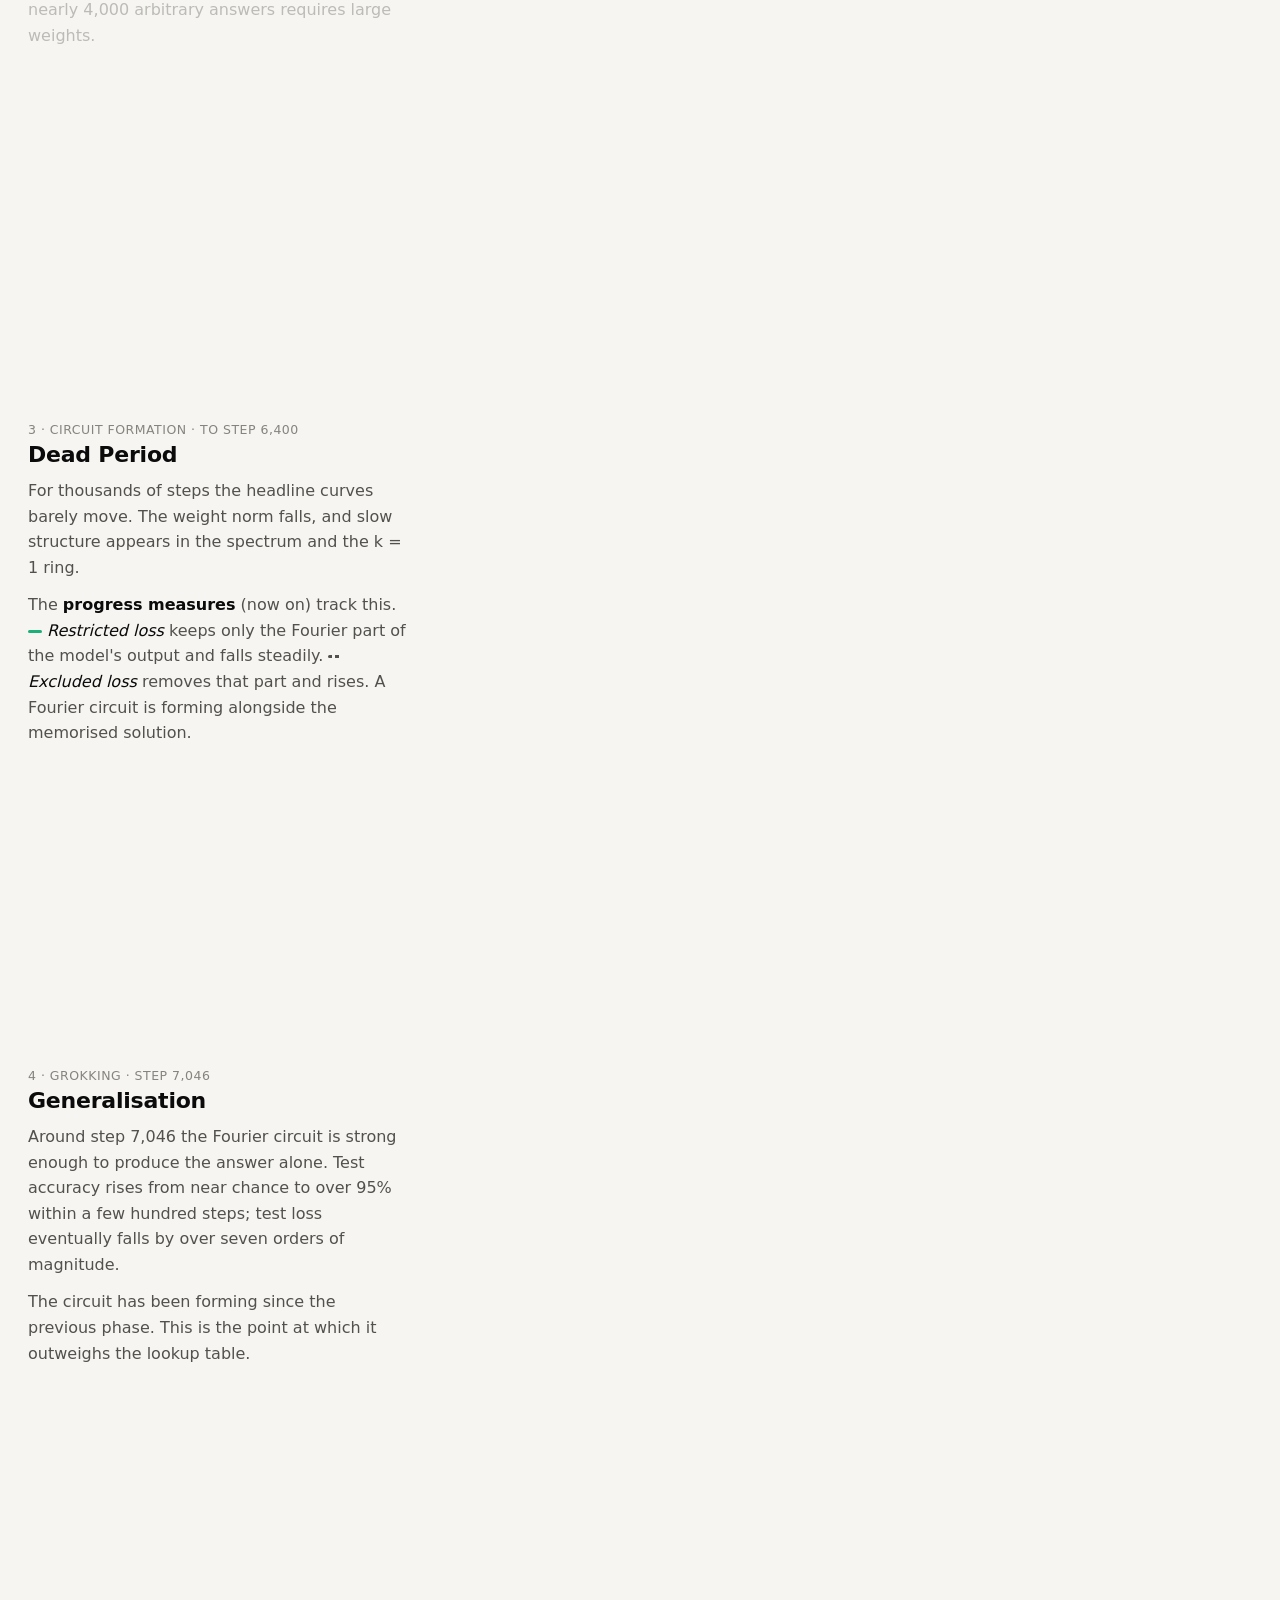
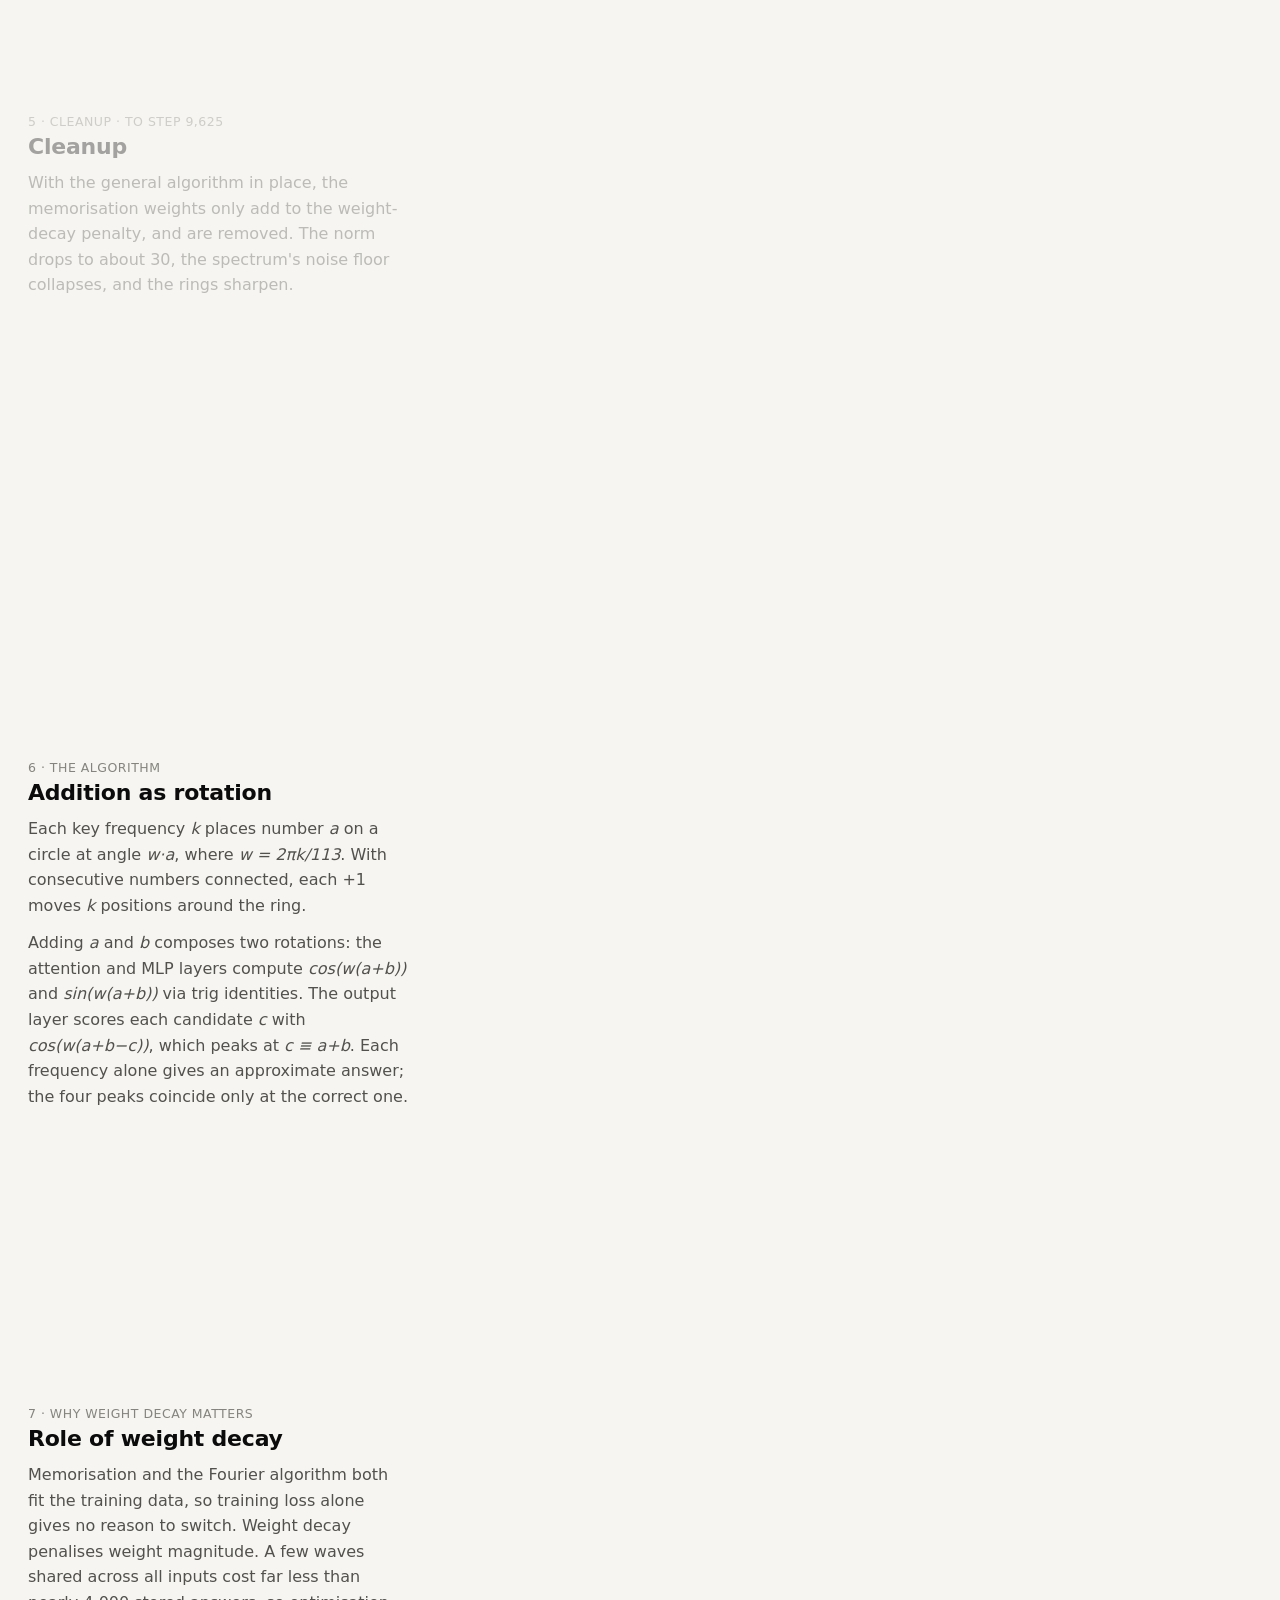
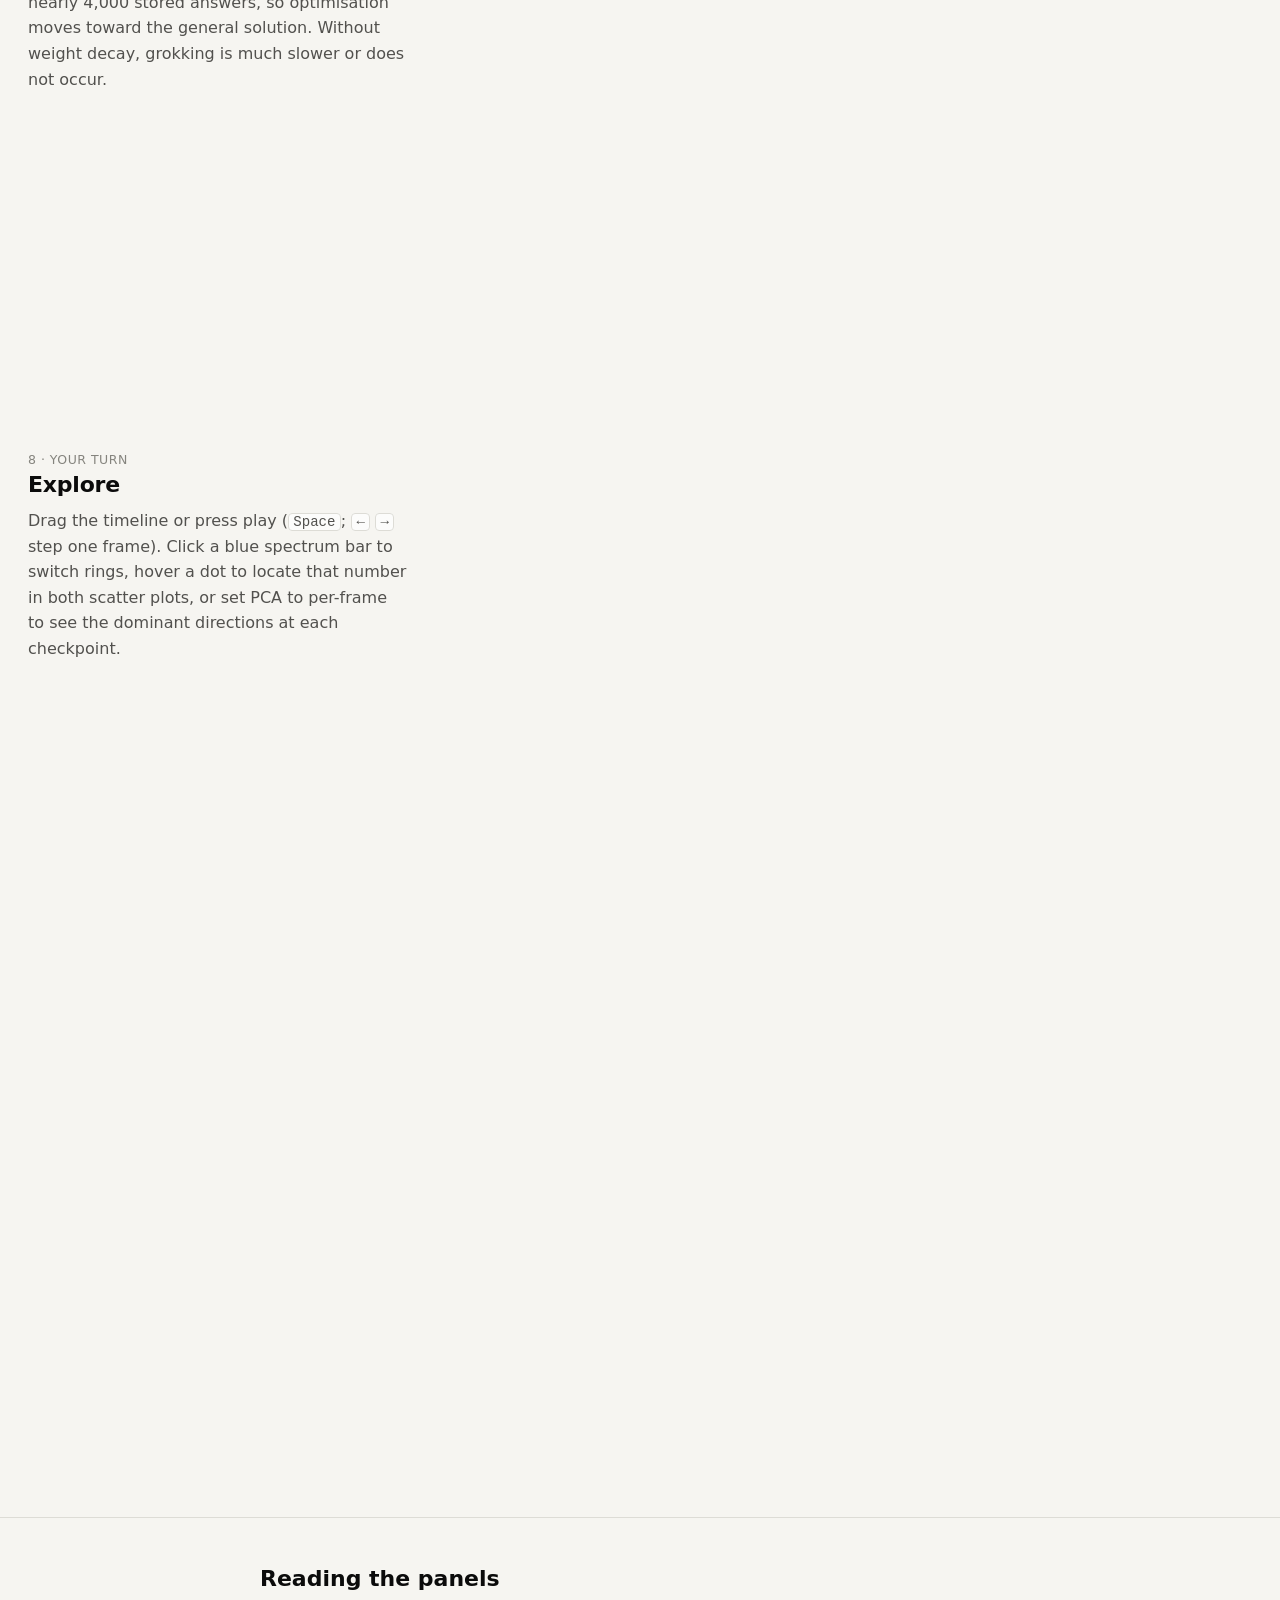
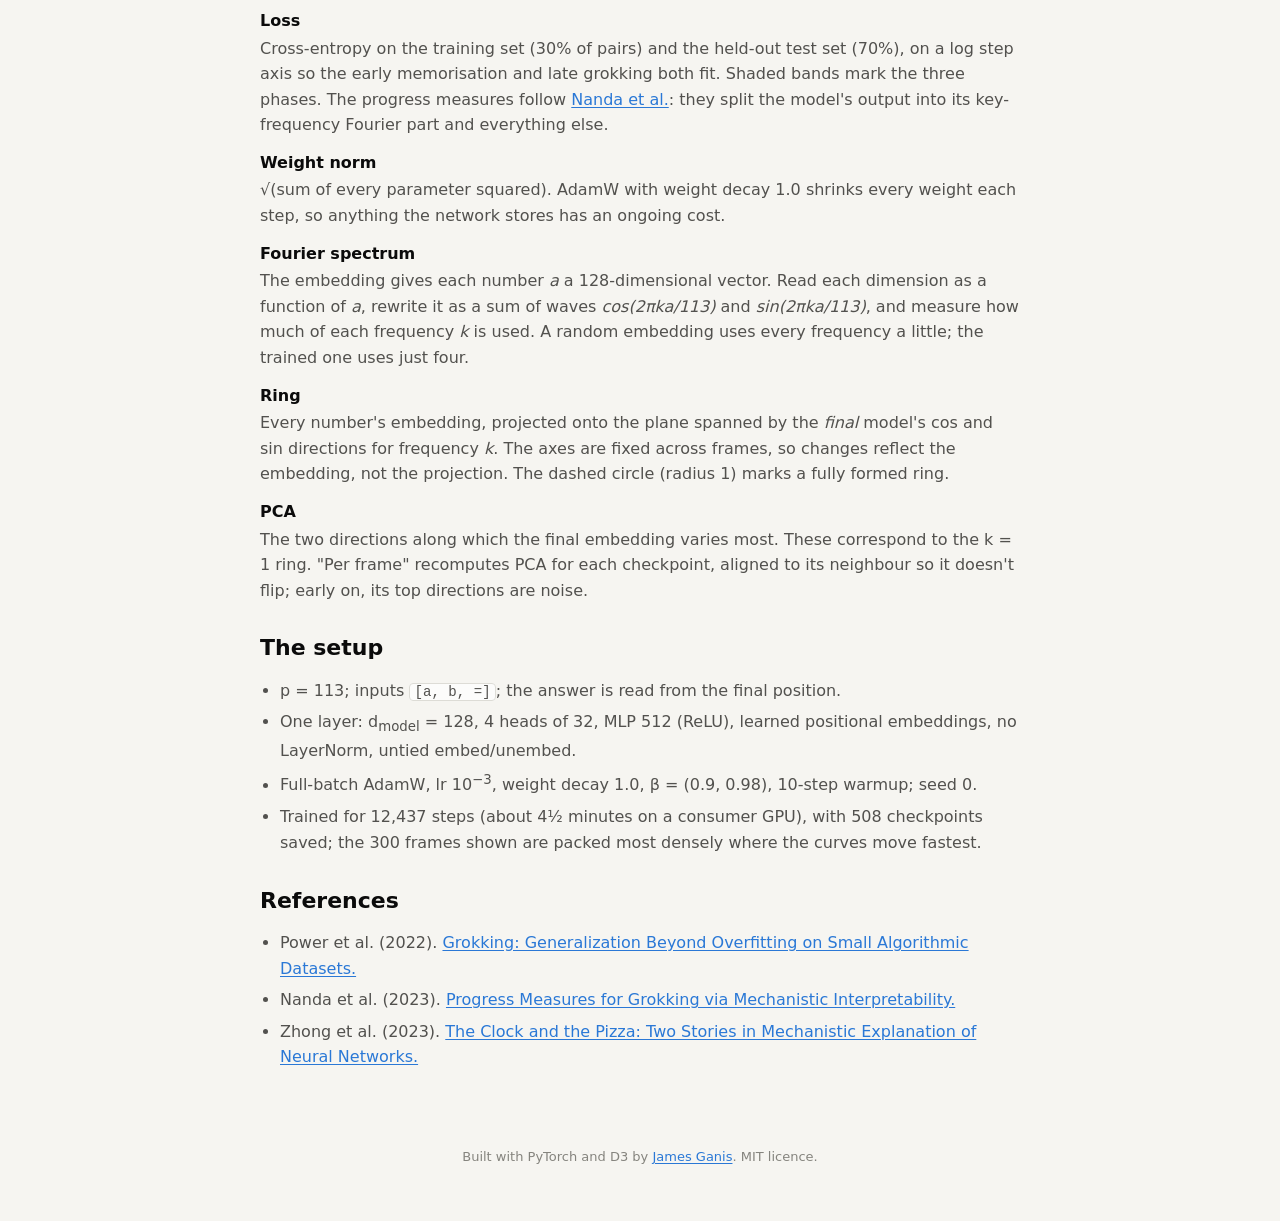
==== commit 18a17f65: "Add superposition page, homepage picture cards and Listbot feature - Add "More features than dimensi" ====
--- a/grokking/index.html
+++ b/grokking/index.html
@@ -3,10 +3,10 @@
 <head>
   <meta charset="utf-8">
   <meta name="viewport" content="width=device-width, initial-scale=1">
-  <title>Wheels Within Wheels</title>
+  <title>Windmills in the Mind</title>
   <meta name="author" content="James Ganis">
   <meta name="description" content="By James Ganis. An interactive look inside a tiny transformer as it memorises modular addition, then generalises as a Fourier-based algorithm forms in its weights.">
-  <meta property="og:title" content="Wheels Within Wheels">
+  <meta property="og:title" content="Windmills in the Mind">
   <meta property="og:description" content="Scrub through training and watch circular structure emerge in a transformer's embeddings as it groks (a + b) mod 113.">
   <meta property="og:type" content="website">
   <link rel="icon" href="data:image/svg+xml,%3Csvg xmlns='http://www.w3.org/2000/svg' viewBox='0 0 32 32'%3E%3Ccircle cx='16' cy='16' r='11' fill='none' stroke='%232a78d6' stroke-width='3'/%3E%3Ccircle cx='27' cy='16' r='3' fill='%23eb6834'/%3E%3C/svg%3E">
@@ -18,7 +18,7 @@
   <header class="hero">
     <div class="hero-inner">
       <p class="eyebrow">Mechanistic interpretability · a replication of Nanda et al. (2023)</p>
-      <h1>Wheels within wheels - transformer internal learning</h1>
+      <h1>Windmills in the mind - transformer internal learning</h1>
       <p class="lede">
         A small transformer is trained to add numbers on a 113-hour clock. It first overfits,
         memorising the training examples. With continued training it learns to <em>generalise</em>.
--- a/grokking/css/style.css
+++ b/grokking/css/style.css
@@ -1,5 +1,5 @@
 /* ==========================================================================
-   Watching a Transformer Grok
+   Windmills in the Mind
    Colours are defined once as tokens; dark mode swaps the tokens, never the
    chart code. Series colours are validated categorical slots (blue, orange,
    aqua) with separate light/dark steps.
